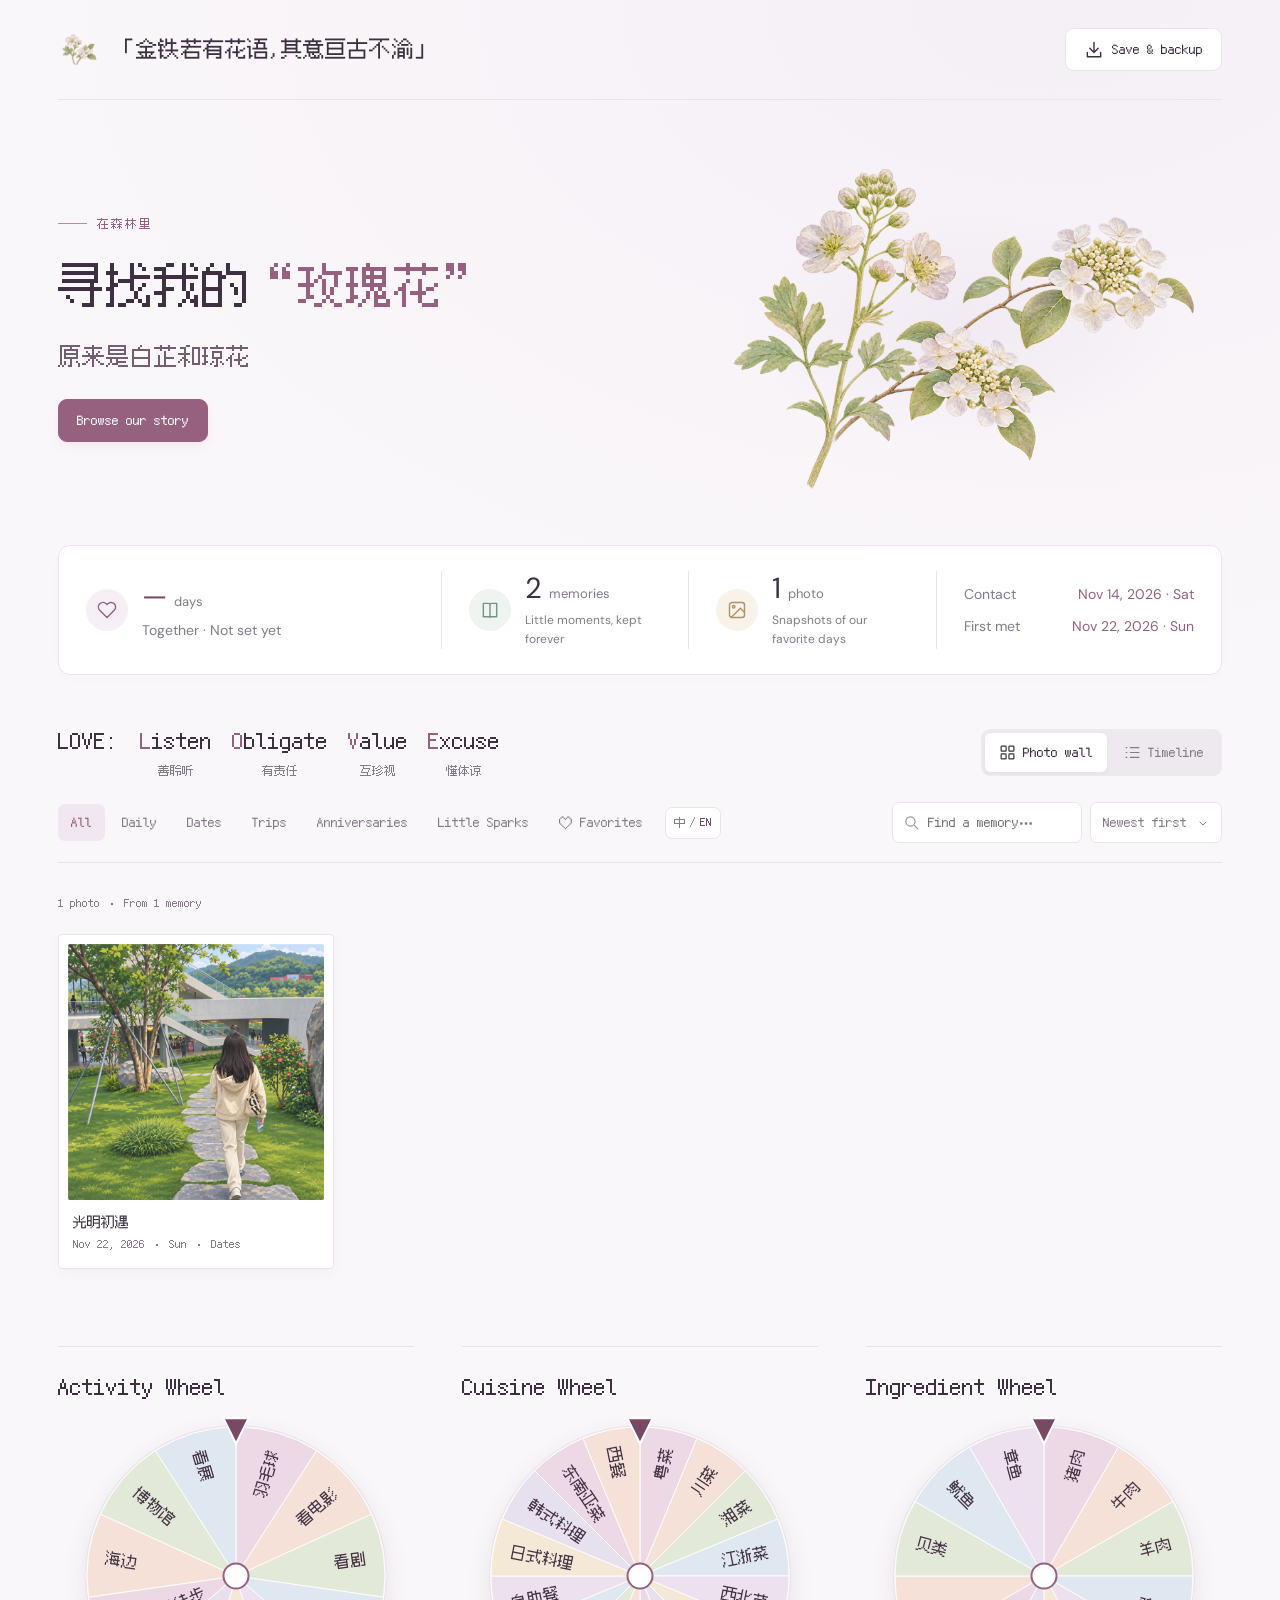
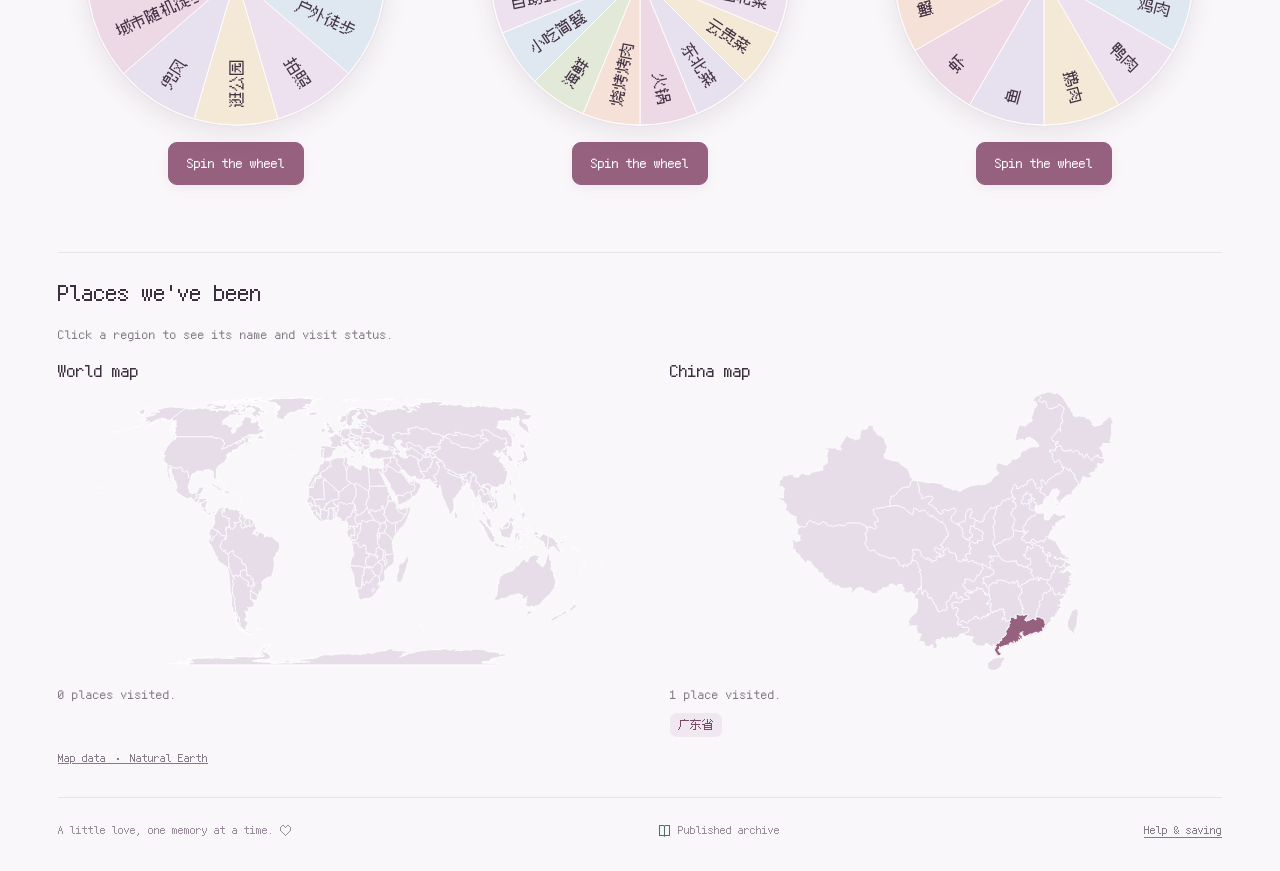
==== index.html @ 0dda9ce4 "Use meat and seafood categories on the ingredient wheel" ====
<!doctype html>
<html lang="en">
<head>
<meta charset="utf-8">
<meta name="viewport" content="width=device-width, initial-scale=1">
<meta name="description" content="An offline scrapbook for two. Keep your relationship timeline, photos, and everyday moments close to your heart.">
<meta name="color-scheme" content="light">
<title>寻找我的玫瑰花</title>
<link rel="icon" type="image/png" sizes="216x216" href="assets/art/botanical-logo.png">
<link rel="stylesheet" href="assets/styles/site.css?v=20261127-stats-dm-sans">
<link rel="stylesheet" href="assets/styles/wheels.css?v=20261127-meat-types">
</head>
<body>
<svg xmlns="http://www.w3.org/2000/svg" style="display:none" aria-hidden="true"><defs>
<symbol id="i-heart" viewBox="0 0 24 24"><path d="M20.7 4.6a5.5 5.5 0 0 0-7.8 0l-.9.9-.9-.9a5.5 5.5 0 0 0-7.8 7.8L12 21l8.7-8.6a5.5 5.5 0 0 0 0-7.8Z"/></symbol>
<symbol id="i-plus" viewBox="0 0 24 24"><path d="M12 5v14M5 12h14"/></symbol>
<symbol id="i-calendar" viewBox="0 0 24 24"><rect x="3" y="5" width="18" height="16" rx="3"/><path d="M16 3v4M8 3v4M3 11h18M8 15h2M14 15h2"/></symbol>
<symbol id="i-photo" viewBox="0 0 24 24"><rect x="3" y="3" width="18" height="18" rx="3"/><circle cx="8" cy="8" r="1.5"/><path d="m21 15-5-5L5 21"/></symbol>
<symbol id="i-book" viewBox="0 0 24 24"><path d="M4 4h6c2 0 2 1 2 2 0-1 0-2 2-2h6v16h-6c-2 0-2 1-2 1s0-1-2-1H4ZM12 6v15"/></symbol>
<symbol id="i-settings" viewBox="0 0 24 24"><path d="m16 3 5 5-12 12-6 1 1-6ZM13 6l5 5"/></symbol>
<symbol id="i-download" viewBox="0 0 24 24"><path d="M12 3v12m-5-5 5 5 5-5M4 15v5h16v-5"/></symbol>
<symbol id="i-upload" viewBox="0 0 24 24"><path d="M12 16V4m-5 5 5-5 5 5M4 16v5h16v-5"/></symbol>
<symbol id="i-search" viewBox="0 0 24 24"><circle cx="10.5" cy="10.5" r="6.5"/><path d="m16 16 5 5"/></symbol>
<symbol id="i-list" viewBox="0 0 24 24"><path d="M9 5h12M9 12h12M9 19h12M3 5h1M3 12h1M3 19h1"/></symbol>
<symbol id="i-grid" viewBox="0 0 24 24"><rect x="3" y="3" width="7" height="7" rx="1"/><rect x="14" y="3" width="7" height="7" rx="1"/><rect x="3" y="14" width="7" height="7" rx="1"/><rect x="14" y="14" width="7" height="7" rx="1"/></symbol>
<symbol id="i-close" viewBox="0 0 24 24"><path d="m6 6 12 12M6 18 18 6"/></symbol>
<symbol id="i-pin" viewBox="0 0 24 24"><path d="M20 10c0 6-8 12-8 12S4 16 4 10a8 8 0 1 1 16 0Z"/><circle cx="12" cy="10" r="2.5"/></symbol>
<symbol id="i-check" viewBox="0 0 24 24"><path d="m5 12 4 4L19 6"/></symbol>
<symbol id="i-trash" viewBox="0 0 24 24"><path d="M3 6h18M9 6V3h6v3M5 6l1 15h12l1-15M10 10v7M14 10v7"/></symbol>
<symbol id="i-left" viewBox="0 0 24 24"><path d="m15 5-7 7 7 7"/></symbol>
<symbol id="i-right" viewBox="0 0 24 24"><path d="m9 5 7 7-7 7"/></symbol>
<symbol id="i-file" viewBox="0 0 24 24"><path d="M14 2H5v20h14V7ZM14 2v6h5M8 13h8M8 17h5"/></symbol>
</defs></svg>
<div class="wrap">
<header class="topbar"><a class="brand" href="#" aria-labelledby="brand-title"><span class="brand-icon botanical-logo" aria-hidden="true"><img src="assets/art/botanical-logo.png" alt="" width="216" height="216"></span><span><span class="brand-title" id="brand-title" lang="zh-Hans">「金铁若有花语,<span class="brand-title-ending">其意亘古不渝」</span></span></span></a><div class="top-actions"><button class="btn" id="backup-button" aria-label="Save & backup"><svg class="icon"><use href="#i-download"/></svg><span class="label">Save & backup</span></button></div></header>
<div id="storage-notice" class="notice" hidden role="status"></div>
<main>
<section class="hero" aria-labelledby="hero-title"><div><div class="eyebrow" id="couple-eyebrow" lang="zh-Hans">在森林里</div><h1 id="hero-title" lang="zh-Hans">寻找我的<em>“玫瑰花”</em></h1><p class="hero-description hero-flower-names" id="hero-description" lang="zh-Hans">原来是白芷和琼花</p><div class="hero-actions"><button class="btn primary" id="browse-button">Browse our story</button></div></div>
<figure class="hero-illustration">
<div class="hero-art botanical-art" aria-hidden="true"><img src="assets/art/hero-botanical.png" alt="" width="1536" height="1024" decoding="async"></div>
</figure></section>
<section class="stats" aria-label="Our memories at a glance"><div class="stat relationship-stat"><span class="stat-icon"><svg class="icon"><use href="#i-heart"/></svg></span><div><div class="stat-value" id="days-value">—<small>days</small></div><div class="stat-label" id="days-label">Together · Not set yet</div></div></div><div class="stat"><span class="stat-icon green"><svg class="icon"><use href="#i-book"/></svg></span><div><div class="stat-value" id="memory-count">0<small>memories</small></div><div class="stat-label">Little moments, kept forever</div></div></div><div class="stat"><span class="stat-icon gold"><svg class="icon"><use href="#i-photo"/></svg></span><div><div class="stat-value" id="photo-count">0<small>photos</small></div><div class="stat-label">Snapshots of our favorite days</div></div></div><div class="stat milestone-stat"><div class="milestone-details"><div class="milestone-row"><span class="milestone-label" id="contact-label">Contact</span><span class="milestone-date" id="contact-value">Nov 14, 2026 · Sat</span></div><div class="milestone-row"><span class="milestone-label">First met</span><span class="milestone-date" id="first-met-value">Nov 22, 2026 · Sun</span></div><div class="anniversary-summary" id="anniversary-summary" hidden><div class="stat-value small-value" id="anniversary-value"></div><div class="stat-label" id="anniversary-label"></div></div></div></div></section>
<section id="stories" aria-labelledby="stories-title">
  <div class="story-heading">
    <div class="love-motto">
      <h2 id="stories-title">LOVE:</h2>
      <dl class="love-words">
        <div><dt>Listen</dt><dd lang="zh-Hans">善聆听</dd></div>
        <div><dt>Obligate</dt><dd lang="zh-Hans">有责任</dd></div>
        <div><dt>Value</dt><dd lang="zh-Hans">互珍视</dd></div>
        <div><dt>Excuse</dt><dd lang="zh-Hans">懂体谅</dd></div>
      </dl>
    </div>
    <div class="tabs" role="tablist" aria-label="View memories"><button class="tab active" id="wall-tab" role="tab" aria-selected="true" aria-controls="records"><svg class="icon"><use href="#i-grid"/></svg>Photo wall</button><button class="tab" id="timeline-tab" role="tab" aria-selected="false" aria-controls="records"><svg class="icon"><use href="#i-list"/></svg>Timeline</button></div>
  </div>
<div class="toolbar"><div class="filters" role="group" aria-label="Filter memories by category"><button class="chip active" data-filter="全部" aria-pressed="true">All</button><button class="chip" data-filter="日常" aria-pressed="false">Daily</button><button class="chip" data-filter="约会" aria-pressed="false">Dates</button><button class="chip" data-filter="旅行" aria-pressed="false">Trips</button><button class="chip" data-filter="纪念日" aria-pressed="false">Anniversaries</button><button class="chip" data-filter="心动" aria-pressed="false">Little Sparks</button><button class="chip" data-filter="收藏" aria-pressed="false">♡ Favorites</button><button class="category-language" id="category-language-toggle" type="button" aria-pressed="false" aria-label="Show categories in Chinese"><span class="category-language-zh" lang="zh-Hans" aria-hidden="true">中</span><span class="category-language-divider" aria-hidden="true"> / </span><span class="category-language-en" lang="en" aria-hidden="true">EN</span></button></div><div class="tools"><label class="search-box"><svg class="icon"><use href="#i-search"/></svg><input type="search" id="search" placeholder="Find a memory…" aria-label="Search titles, stories, and places"></label><select id="sort-order" aria-label="Sort by date"><option value="desc">Newest first</option><option value="asc">Oldest first</option></select></div></div>
<div id="records" class="content" role="tabpanel" aria-labelledby="wall-tab"><div class="empty"><svg class="icon"><use href="#i-photo"/></svg><h3>No memories yet.</h3></div></div></section>
<div class="album-wheels">
<section class="weekend-wheel album-module" id="weekend-wheel" data-wheel="activities" aria-labelledby="weekend-title">
  <h2 id="weekend-title">Activity Wheel</h2>
  <div class="weekend-panel">
    <div class="weekend-play">
      <div class="weekend-dial">
        <div class="weekend-disc-frame">
          <canvas id="weekend-disc" width="300" height="300" role="img" aria-label="Activity wheel"></canvas>
        </div>
        <span class="weekend-pointer"></span>
        <span class="weekend-hub"></span>
      </div>
      <button class="btn primary" id="weekend-spin" type="button" aria-label="Spin activity wheel">Spin the wheel</button>
      <p id="weekend-result" role="status" aria-atomic="true"></p>
    </div>
  </div>
</section>
<section class="weekend-wheel album-module" id="cuisine-wheel" data-wheel="cuisines" aria-labelledby="cuisine-title">
  <h2 id="cuisine-title">Cuisine Wheel</h2>
  <div class="weekend-panel">
    <div class="weekend-play">
      <div class="weekend-dial">
        <div class="weekend-disc-frame">
          <canvas id="cuisine-disc" width="300" height="300" role="img" aria-label="Cuisine wheel"></canvas>
        </div>
        <span class="weekend-pointer"></span>
        <span class="weekend-hub"></span>
      </div>
      <button class="btn primary" id="cuisine-spin" type="button" aria-label="Spin cuisine wheel">Spin the wheel</button>
      <p id="cuisine-result" role="status" aria-atomic="true"></p>
    </div>
  </div>
</section>
<section class="weekend-wheel album-module" id="ingredient-wheel" data-wheel="ingredients" aria-labelledby="ingredient-title">
  <h2 id="ingredient-title">Ingredient Wheel</h2>
  <div class="weekend-panel">
    <div class="weekend-play">
      <div class="weekend-dial">
        <div class="weekend-disc-frame">
          <canvas id="ingredient-disc" width="300" height="300" role="img" aria-label="Ingredient wheel"></canvas>
        </div>
        <span class="weekend-pointer"></span>
        <span class="weekend-hub"></span>
      </div>
      <button class="btn primary" id="ingredient-spin" type="button" aria-label="Spin ingredient wheel">Spin the wheel</button>
      <p id="ingredient-result" role="status" aria-atomic="true"></p>
    </div>
  </div>
</section>
</div>
<section class="album-module" id="travel-maps" aria-labelledby="travel-title">
  <h2 id="travel-title">Places we've been</h2>
  <p class="travel-instructions">Click a region to see its name and visit status.</p>
  <div class="travel-map-layout">
    <section class="travel-map-panel" data-map="world" aria-labelledby="travel-world-title">
      <h3 id="travel-world-title">World map</h3>
      <svg class="travel-map" aria-hidden="true"></svg>
      <p class="travel-summary" role="status" aria-atomic="true"></p>
      <ul class="travel-visited" aria-label="Visited countries and regions"></ul>
    </section>
    <section class="travel-map-panel" data-map="china" aria-labelledby="travel-china-title">
      <h3 id="travel-china-title">China map</h3>
      <svg class="travel-map" aria-hidden="true"></svg>
      <p class="travel-summary" role="status" aria-atomic="true"></p>
      <ul class="travel-visited" aria-label="Visited provinces and regions"></ul>
    </section>
  </div>
  <p class="travel-source"><a href="https://www.naturalearthdata.com/">Map data · Natural Earth</a></p>
</section>
</main><footer class="footer"><span>A little love, one memory at a time. <span aria-hidden="true">♡</span></span><span class="save-status" id="save-status"><svg class="icon"><use href="#i-check"/></svg><span>Published archive</span></span><span class="footer-right"><button id="help-button">Help & saving</button></span></footer></div>
<dialog id="backup-dialog" aria-labelledby="backup-title">
  <div class="modal-head">
    <h2 id="backup-title">Save &amp; backup</h2>
    <button class="icon-btn" data-close="backup-dialog" aria-label="Close backup options"><svg class="icon"><use href="#i-close"/></svg></button>
  </div>
  <div class="modal-body">
    <p class="dialog-intro" id="backup-summary"></p>
    <div class="backup-options">
      <button class="backup-option" id="export-html"><svg class="icon"><use href="#i-file"/></svg><span><strong>Save standalone page</strong><small>Open a copy of the published album offline.</small></span></button>
      <button class="backup-option" id="export-json"><svg class="icon"><use href="#i-download"/></svg><span><strong>Export published album</strong><small>Download its dates, memories, and photos as JSON.</small></span></button>
      <button class="backup-option" id="export-browser-records"><svg class="icon"><use href="#i-download"/></svg><span><strong>Export browser records</strong><small>Recover any memories, messages, or selections saved earlier at this address.</small></span></button>
    </div>
    <p id="export-message" class="export-message" role="status" hidden></p>
  </div>
</dialog>
<dialog id="help-dialog" aria-labelledby="help-title">
  <div class="modal-head">
    <h2 id="help-title">About this album</h2>
    <button class="icon-btn" data-close="help-dialog" aria-label="Close help"><svg class="icon"><use href="#i-close"/></svg></button>
  </div>
  <div class="modal-body help-text">
    <p>This album shows the stories, dates, activities, and visited places published in the GitHub repository. Open a photo to view or download the saved original.</p>
    <p>Use Save &amp; backup to download the published album or recover earlier records saved in this browser.</p>
  </div>
</dialog>
<dialog id="lightbox" class="lightbox" aria-labelledby="lightbox-title"><div class="modal-head"><h2 id="lightbox-title">Photo</h2><button class="icon-btn" data-close="lightbox" aria-label="Close photo viewer"><svg class="icon"><use href="#i-close"/></svg></button></div><div class="lightbox-main"><img id="lightbox-image" alt=""></div><button class="lightbox-nav prev" id="previous-photo" aria-label="Previous photo"><svg class="icon"><use href="#i-left"/></svg></button><button class="lightbox-nav next" id="next-photo" aria-label="Next photo"><svg class="icon"><use href="#i-right"/></svg></button><div class="lightbox-caption"><span id="lightbox-count"></span><button class="btn" id="download-photo"><svg class="icon"><use href="#i-download"/></svg>Save photo</button></div></dialog>
<div id="toast" class="toast" role="status" aria-live="polite" hidden></div>
<script id="embedded-state" type="application/json">null</script>
<template id="first-meeting-cover"><img src="assets/art/first-meeting-cover.png" alt="" width="720" height="720"></template>
<template id="embedded-font-license"><pre></pre></template>
<script src="assets/scripts/core.js?v=20261127-cover" defer></script>
<script src="assets/scripts/hosted.js?v=20261127-meat-types" defer></script>
<script src="assets/scripts/daylight-theme.js" defer></script>
<script src="data/site-content.js?v=20261127-meat-types" defer></script>
<script src="assets/scripts/browser-backup.js" defer></script>
<script src="assets/scripts/weekend-wheel.js?v=20261127-meat-types" defer></script>
<script src="assets/maps/travel-map-data.js" defer></script>
<script src="assets/scripts/travel-maps.js" defer></script>
</body></html>
---- assets/styles/site.css ----
:root{--bg:#fcfafc;--paper:#fff;--ink:#3d3141;--muted:#857b88;--line:#eae3eb;--accent:#95617f;--accent-dark:#774964;--soft:#f4ecf2;--lavender:#eee9f5;--green:#4b7469;--serif:"Gomoku Pixel","Kaiti SC",KaiTi,"Songti SC",SimSun,serif;--sans:"Gomoku Pixel","Segoe UI","Microsoft YaHei",sans-serif}
*{box-sizing:border-box}html{scroll-behavior:smooth}body{margin:0;background:var(--bg);font-family:var(--sans);font-synthesis:none;font-size:16px;line-height:1.65;color:var(--ink)}button,input,textarea,select{font:inherit}button{cursor:pointer}button:disabled{opacity:.5;cursor:wait}button,a,input,textarea,select{outline-offset:4px}button:focus-visible,a:focus-visible{outline:3px solid #ac83be}input,textarea,select{outline-color:#a37caa}a{color:inherit}button{color:inherit}svg{vertical-align:middle}.icon{width:20px;height:20px;flex:none;fill:none;stroke:currentColor;stroke-width:1.7;stroke-linecap:round;stroke-linejoin:round}.hidden,[hidden]{display:none!important}.wrap{max-width:1260px;margin:auto;padding:0 48px}.topbar{height:100px;display:flex;align-items:center;justify-content:space-between;gap:25px;border-bottom:1px solid var(--line)}.brand{display:flex;align-items:center;gap:13px;text-decoration:none}.brand-icon{height:43px;width:43px;display:grid;place-items:center;border:1px solid #dfc9d8;border-radius:14px 14px 17px 14px;color:var(--accent);transform:rotate(-5deg);background:#fff}.brand-icon .icon{width:27px;height:27px}.brand-title{font-family:var(--serif);font-weight:700;font-size:23px;letter-spacing:2px}.brand-sub{display:block;color:var(--muted);font-size:10px;letter-spacing:2.3px;line-height:1.3;margin-top:2px}.top-actions,.action-row,.tabs,.tools,.filters,.view-row{display:flex;align-items:center;gap:12px}.btn{border:1px solid var(--line);background:#fff;min-height:43px;padding:9px 18px;border-radius:9px;display:inline-flex;justify-content:center;align-items:center;gap:8px;font-size:14px;text-decoration:none;transition:background .15s,transform .15s,box-shadow .15s;white-space:nowrap}.btn:hover{background:#f6f0f6;border-color:#d3c3d2}.btn.primary{background:var(--accent);color:#fff;border-color:var(--accent);box-shadow:0 4px 12px #95617f17}.btn.primary:hover{background:var(--accent-dark);border-color:var(--accent-dark);transform:translateY(-1px)}.btn.ghost{border-color:transparent;background:transparent}.btn.ghost:hover{background:var(--soft)}.btn.danger{color:#ad3f55;border-color:#edced5}.icon-btn{border:0;display:inline-grid;place-items:center;width:36px;height:36px;background:transparent;border-radius:8px;color:var(--muted)}.icon-btn:hover{background:var(--soft);color:var(--accent)}.icon-btn.active{color:var(--accent)}.icon-btn.active .icon{fill:#95617f24}.hero{padding:63px 0 52px;display:grid;grid-template-columns:1.15fr 1fr;gap:44px;align-items:center;position:relative}.eyebrow{font-size:12px;letter-spacing:3px;color:var(--accent);display:flex;align-items:center;gap:10px}.eyebrow:before{content:"";display:block;height:1px;width:29px;background:#b78aa9}.hero h1{font-family:var(--serif);font-weight:500;letter-spacing:2px;line-height:1.48;font-size:48px;margin:20px 0 18px}.hero h1 em{font-style:normal;color:var(--accent)}.hero-description{max-width:460px;color:var(--muted);line-height:1.95;font-size:15px;white-space:pre-line}.hero-actions{display:flex;gap:12px;margin-top:26px}.hero-art{height:330px;position:relative;display:flex;align-items:center;justify-content:center}.stats{border:1px solid var(--line);border-radius:12px;background:#fff;display:grid;grid-template-columns:1.55fr 1fr 1fr 1.15fr;padding:25px 0;margin-bottom:51px;box-shadow:0 4px 18px #59456503}.stat{padding:0 27px;border-right:1px solid var(--line);display:flex;gap:14px;align-items:center}.stat:last-child{border:0}.stat-icon{width:42px;height:42px;border-radius:50%;display:grid;place-items:center;color:var(--accent);background:#f6eff5;flex:none}.stat-icon.green{background:#eff4f0;color:#709783}.stat-icon.gold{background:#f9f2e8;color:#b09366}.stat-value{font-size:29px;line-height:1.2;font-family:var(--serif)}.stat-value small{font-family:var(--sans);font-size:13px;margin-left:7px;color:var(--muted)}.stat-label{font-size:12px;color:var(--muted);margin-top:5px}.stat-label button{padding:0;border:0;border-bottom:1px dashed #c1a5b9;color:var(--accent);background:transparent;font-size:12px}.stat .small-value{font-family:var(--sans);font-size:14px;line-height:1.6}.story-heading{display:flex;align-items:flex-end;justify-content:space-between;gap:20px;margin-bottom:23px}.story-heading h2{font-size:27px;font-weight:500;letter-spacing:1px;font-family:var(--serif);margin:0 0 6px}.tabs{background:#eee8ef;padding:4px;border-radius:9px;gap:3px;align-self:center}.tab{background:transparent;border:0;border-radius:6px;padding:8px 14px;font-size:14px;display:flex;gap:7px;align-items:center;color:var(--muted);white-space:nowrap}.tab.active{background:#fff;color:var(--ink);box-shadow:0 2px 5px #40314c0b}.tab .icon{width:17px;height:17px}.toolbar{display:flex;align-items:center;justify-content:space-between;gap:14px;border-bottom:1px solid var(--line);padding-bottom:19px;flex-wrap:wrap}.filters{gap:4px;flex-wrap:wrap}.chip{border:0;background:transparent;padding:7px 13px;border-radius:7px;color:var(--muted);font-size:14px}.chip.active{background:var(--soft);color:var(--accent);font-weight:600}.chip:hover{background:var(--soft)}.tools{gap:8px}.search-box{position:relative;display:flex;align-items:center}.search-box .icon{position:absolute;left:11px;width:17px;height:17px;color:#9c8f9f}.search-box input{padding:8px 12px 8px 35px;width:190px;background:#fff;border:1px solid var(--line);border-radius:7px;font-size:14px;min-height:38px;color:var(--ink)}select{appearance:none;background:#fff url("data:image/svg+xml,%3Csvg xmlns='http://www.w3.org/2000/svg' width='16' height='16' viewBox='0 0 24 24' fill='none' stroke='%23857b88' stroke-width='1.5'%3E%3Cpath d='m7 10 5 5 5-5'/%3E%3C/svg%3E") no-repeat right 10px center;border:1px solid var(--line);padding:8px 34px 8px 12px;border-radius:7px;color:var(--muted);font-size:14px}.content{min-height:290px;padding:31px 0 45px}.empty{position:relative;border:1px dashed #dfd2e0;border-radius:12px;text-align:center;padding:43px 20px;background:linear-gradient(130deg,#fff,#faf5fc);overflow:hidden}.empty:before,.empty:after{content:"";position:absolute;opacity:.38;width:160px;height:160px;border-radius:50%;background:#efe4f1;left:-95px;top:-70px}.empty:after{left:auto;top:auto;bottom:-100px;right:40px;width:230px;height:230px;background:#f2e4e9}.empty .icon{height:35px;width:35px;stroke-width:1.2;color:#aa87a5;margin-bottom:10px}.empty h3{font-family:var(--serif);font-size:21px;letter-spacing:1px;font-weight:500;margin:0 0 9px}.empty p{color:var(--muted);font-size:14px;margin:0 0 20px}.empty .btn{position:relative;z-index:1}.footer{display:flex;align-items:center;justify-content:space-between;padding:23px 0 30px;border-top:1px solid var(--line);font-size:12px;color:#998b9b;gap:15px}.save-status{display:flex;align-items:center;gap:6px}.save-status .icon{width:15px;height:15px;color:var(--green)}.footer button{font-size:12px;color:var(--muted);border:0;background:transparent;padding:0;text-decoration:underline;text-underline-offset:3px}.notice{background:#fff1dd;border:1px solid #e8cd9e;border-radius:9px;padding:12px 18px;font-size:14px;margin-top:20px;color:#785321}.year-heading{font-family:var(--serif);font-size:26px;font-weight:400;margin:2px 0 22px;letter-spacing:2px;color:#a18aa3}.timeline{position:relative;padding-left:37px;margin-left:14px;margin-bottom:30px}.timeline:before{content:"";position:absolute;left:0;top:8px;bottom:0;width:1px;background:#e3d8e4}.memory{background:#fff;border:1px solid var(--line);border-radius:12px;margin-bottom:22px;padding:23px 26px;position:relative;box-shadow:0 4px 16px #51405704}.memory:before{content:"";position:absolute;left:-43px;top:31px;border:4px solid var(--bg);width:12px;height:12px;border-radius:50%;background:#c29db7;box-sizing:content-box}.memory-top{display:flex;justify-content:space-between;gap:15px;align-items:center}.memory-meta{display:flex;align-items:center;flex-wrap:wrap;gap:10px;font-size:13px;color:var(--muted)}.tag{font-size:12px;color:var(--accent);padding:2px 9px;background:var(--soft);border-radius:4px}.memory h3{font-family:var(--serif);font-size:23px;font-weight:500;margin:8px 0 8px;word-break:break-word}.memory-text{color:#7b707e;font-size:15px;white-space:pre-wrap;overflow-wrap:anywhere;margin:0;line-height:1.9}.memory-location{display:flex;align-items:center;gap:5px;font-size:12px;color:#9c8c9c;margin-top:13px}.memory-location .icon{width:14px;height:14px}.memory-pictures{display:grid;grid-template-columns:repeat(3,minmax(0,1fr));gap:9px;margin-top:17px;max-width:760px}.photo-button{padding:0;display:block;position:relative;border:0;overflow:hidden;background:var(--lavender);border-radius:7px;aspect-ratio:1.4}.photo-button img{width:100%;height:100%;display:block;object-fit:cover;transition:transform .25s}.photo-button:hover img{transform:scale(1.035)}.memory-pictures.single{grid-template-columns:minmax(0,480px)}.photo-more{position:absolute;inset:0;background:#30263773;color:#fff;display:grid;place-items:center;font-size:28px}.photo-wall{display:grid;grid-template-columns:repeat(4,minmax(0,1fr));gap:20px}.wall-card{padding:9px 9px 14px;background:#fff;border:1px solid var(--line);border-radius:4px;box-shadow:0 5px 13px #4b36540a}.wall-card .photo-button{aspect-ratio:1;border-radius:2px;width:100%}.wall-caption{font-size:14px;margin:10px 5px 2px;overflow:hidden;text-overflow:ellipsis;white-space:nowrap}.wall-date{font-size:12px;color:var(--muted);margin:0 5px}.result-count{font-size:12px;color:var(--muted);margin:0 0 20px}.no-photo-note{padding:10px 15px;border-radius:7px;background:var(--soft);font-size:14px;margin-bottom:20px;color:var(--muted)}
dialog{padding:0;border:1px solid var(--line);border-radius:17px;box-shadow:0 28px 100px #2e1c3b35;color:var(--ink);max-height:90vh;width:min(620px,calc(100vw - 32px));background:#fff}dialog::backdrop{background:#33253e65;backdrop-filter:blur(4px)}.modal-head{padding:24px 29px 16px;display:flex;align-items:center;justify-content:space-between;gap:20px;border-bottom:1px solid var(--line)}.modal-head h2{font-family:var(--serif);font-weight:500;font-size:25px;margin:0}.modal-body{padding:23px 29px;overflow-y:auto;max-height:calc(90vh - 160px)}.modal-foot{border-top:1px solid var(--line);padding:17px 29px;display:flex;justify-content:flex-end;gap:10px;background:#fdfbfd;border-radius:0 0 17px 17px}.field{display:flex;flex-direction:column;gap:7px;margin-bottom:19px;min-width:0}.field label,.field-label{font-size:14px;font-weight:500}.field input,.field textarea,.field select{width:100%;border:1px solid #e1d8e3;border-radius:8px;padding:10px 12px;font-size:15px;background-color:#fff;color:var(--ink);min-width:0}.field select{padding-right:34px}.field textarea{resize:vertical;min-height:108px;line-height:1.8}.field small,.hint{font-size:12px;color:var(--muted);line-height:1.8;margin:0}.field-row{display:grid;grid-template-columns:1fr 1fr;gap:17px}.optional{font-weight:400;color:var(--muted);font-size:12px;margin-left:6px}.dropzone{border:1px dashed #d9c5da;border-radius:9px;display:flex;align-items:center;justify-content:center;flex-direction:column;gap:5px;padding:22px 10px;background:#fcf8fd;cursor:pointer;color:var(--accent);font-size:14px}.dropzone:hover,.dropzone.dragover{background:#f0e6f2}.dropzone .icon{width:25px;height:25px;margin-bottom:3px}.dropzone small{font-size:12px;color:var(--muted)}.upload-thumbs{display:grid;grid-template-columns:repeat(4,1fr);gap:10px;margin-top:12px}.upload-thumb{aspect-ratio:1;position:relative;border-radius:7px;background:#eee;overflow:hidden}.upload-thumb img{width:100%;height:100%;object-fit:cover}.upload-thumb button{position:absolute;right:4px;top:4px;border:0;background:#fffefeee;color:var(--ink);border-radius:50%;width:25px;height:25px;display:grid;place-items:center}.upload-thumb .icon{width:15px;height:15px}.upload-thumb span{position:absolute;bottom:0;left:0;right:0;background:#33283e77;text-align:center;color:#fff;font-size:11px;padding:2px}.form-message{font-size:13px;color:#a64f6a;min-height:21px;margin-top:7px}.dialog-intro{font-size:14px;color:var(--muted);margin:0 0 21px;line-height:1.9}.backup-options{display:flex;flex-direction:column;gap:13px}.backup-option{display:flex;align-items:center;gap:15px;border:1px solid var(--line);border-radius:10px;background:#fff;text-align:left;padding:17px}.backup-option:hover{border-color:#c8adc6;background:#fdf9fd}.backup-option>.icon{width:26px;height:26px;color:var(--accent)}.backup-option strong{font-size:15px;font-weight:500;display:block}.backup-option small{font-size:12px;color:var(--muted);display:block;margin-top:3px}.backup-tip{margin-top:19px;padding:13px 16px;border-radius:8px;background:var(--soft);font-size:12px;color:#866c82;line-height:1.9}.choice{border:1px solid var(--line);padding:14px;border-radius:8px;display:flex;align-items:flex-start;gap:10px;margin:12px 0;cursor:pointer;font-size:14px}.choice:has(input:checked){background:#f8f0f8;border-color:#bc9fbd}.choice input{margin-top:5px;accent-color:var(--accent)}.choice small{display:block;font-size:12px;color:var(--muted);margin-top:3px}.lightbox{width:min(1100px,96vw);height:90vh;background:#241d29;border:0;color:#fff;overflow:hidden}.lightbox .modal-head{border:0;padding:14px 20px;background:#241d29;position:absolute;top:0;left:0;right:0;z-index:2}.lightbox .modal-head h2{font-family:var(--sans);font-size:14px;color:#d8ccd8;white-space:nowrap;overflow:hidden;text-overflow:ellipsis}.lightbox .icon-btn{color:#fff}.lightbox .icon-btn:hover{background:#ffffff20}.lightbox-main{height:100%;display:flex;align-items:center;justify-content:center;padding:65px 60px 78px}.lightbox-main img{object-fit:contain;max-width:100%;max-height:100%;border-radius:3px}.lightbox-nav{position:absolute;top:45%;border:0;border-radius:50%;background:#ffffff15;color:#fff;width:40px;height:50px;display:grid;place-items:center}.lightbox-nav:hover{background:#ffffff30}.lightbox-nav.prev{left:10px}.lightbox-nav.next{right:10px}.lightbox-caption{position:absolute;left:60px;right:60px;bottom:20px;display:flex;align-items:center;justify-content:space-between;gap:15px;font-size:13px;color:#bdaeBE}.lightbox-caption span:first-child{white-space:nowrap;overflow:hidden;text-overflow:ellipsis}.lightbox-caption .btn{color:#eee;background:#ffffff10;border-color:#ffffff20;min-height:32px;padding:5px 12px;font-size:12px}.toast{position:fixed;bottom:28px;left:50%;transform:translateX(-50%);z-index:20;border-radius:10px;box-shadow:0 5px 25px #2e203630;background:#4c3b51;color:#fff;font-size:14px;padding:13px 21px;max-width:calc(100vw - 28px);text-align:center}.toast.error{background:#9d4d65}.saved-message{padding:12px 14px;border:1px solid #d3e1d8;background:#f1f8f3;border-radius:8px;color:#4b7469;font-size:13px;margin:15px 0 0}.help-text{font-size:14px;color:#817084;line-height:1.95}.help-text h3{font-size:15px;color:var(--ink);font-weight:600;margin:20px 0 7px}.help-text p{margin:0 0 9px}.check-label{display:flex;align-items:center;gap:7px;font-size:14px;color:var(--muted)}.check-label input{accent-color:var(--accent)}
@media(min-width:1400px){.hero{padding-top:75px;padding-bottom:65px}.hero h1{font-size:53px}.hero-art{transform:scale(1.05)}.content{min-height:320px}}
@media(max-width:1080px){.wrap{padding:0 30px}.hero{gap:10px}.hero h1{font-size:41px}.hero-art{transform:scale(.89);transform-origin:center}.stat{padding:0 18px;gap:10px}.stat-value{font-size:26px}.toolbar{align-items:flex-start}.tools{margin-left:auto}.photo-wall{grid-template-columns:repeat(3,minmax(0,1fr))}}
@media(max-width:760px){.wrap{padding:0 22px}.topbar{height:82px;gap:8px}.brand-title{font-size:20px}.brand-sub{font-size:8px;letter-spacing:1.5px}.brand-icon{width:35px;height:35px}.top-actions{gap:2px}.top-actions>.btn{padding:8px 10px}.top-actions .label{display:none}.hero{padding:40px 0 29px;display:block}.hero h1{font-size:39px;margin-top:19px;letter-spacing:0}.hero-description{max-width:460px}.hero-art{display:none}.eyebrow{font-size:11px;letter-spacing:2px}.stats{grid-template-columns:1fr 1fr;padding:0;margin-bottom:34px}.stat{padding:19px;border-bottom:1px solid var(--line);border-right:1px solid var(--line);min-height:100px}.stat:nth-child(2){border-right:0}.stat:nth-child(3){border-bottom:0}.stat:last-child{border-bottom:0}.stat-value{font-size:25px}.stat-icon{width:35px;height:35px}.story-heading{align-items:flex-start;gap:10px}.story-heading h2{font-size:23px}.tab{padding:7px 9px;font-size:12px}.tab .icon{display:none}.toolbar{gap:14px;padding-bottom:15px}.filters{gap:1px}.chip{font-size:13px;padding:6px 10px}.tools{margin-left:0;width:100%}.search-box{flex:1}.search-box input{width:100%}.tools select{font-size:13px}.content{padding-top:24px;min-height:260px}.empty{padding:35px 15px}.empty h3{font-size:20px}.empty p{font-size:13px}.footer{font-size:11px;align-items:flex-start;flex-wrap:wrap;gap:9px}.footer-right{display:flex;gap:10px}.timeline{margin-left:4px;padding-left:23px}.memory{padding:16px}.memory:before{left:-29px;width:8px;height:8px;top:27px}.memory h3{font-size:21px}.memory-pictures{gap:6px}.memory-meta{gap:7px;font-size:12px}.memory-top>.action-row{gap:0}.memory-top .icon-btn{width:30px;height:30px}.memory-top .icon{width:17px;height:17px}.photo-wall{grid-template-columns:repeat(2,minmax(0,1fr));gap:12px}.wall-card{padding:6px 6px 10px}.modal-head{padding:18px 20px 13px}.modal-head h2{font-size:23px}.modal-body{padding:20px}.modal-foot{padding:15px 20px}.field-row{gap:12px}.upload-thumbs{grid-template-columns:repeat(3,1fr)}.lightbox-main{padding:60px 40px 85px}.lightbox-caption{left:20px;right:20px;font-size:12px}.lightbox-nav{width:30px}.lightbox-nav.prev{left:3px}.lightbox-nav.next{right:3px}}
@media(prefers-reduced-motion:reduce){*{scroll-behavior:auto!important;transition:none!important;animation:none!important}}

/* English wordmark */
.brand{min-width:0}.brand>span:last-child{min-width:0}.brand-title{font-family:var(--serif);font-size:22px;letter-spacing:.2px;line-height:1.2}.top-actions{flex-shrink:0}
@media(max-width:760px){.brand-title{font-size:16px;max-width:175px}.brand{gap:9px}.brand-icon{flex-shrink:0}.brand-sub{font-size:8px;letter-spacing:.6px}.top-actions>.btn{padding:8px}}

/* English copy and responsive spacing */
.hero h1{letter-spacing:-.8px;line-height:1.2}.eyebrow{letter-spacing:2px}.stat{min-width:0}.stat>div{min-width:0}.stat-value{overflow-wrap:anywhere}.stat-value small{display:inline-block}.stat-label{line-height:1.6}.stat-label button{text-align:left}.stat .small-value{font-size:14px}.story-heading h2,.empty h3{letter-spacing:-.3px}.hero-actions{flex-wrap:wrap}.footer{flex-wrap:wrap}.footer .save-status{min-width:0}.save-status .icon{flex-shrink:0}.modal-head .icon-btn{flex-shrink:0}.modal-head h2{line-height:1.3}.backup-option span{min-width:0}.backup-option small{line-height:1.7}.modal-foot{flex-wrap:wrap}.field-label .optional{display:inline-block}.dropzone{text-align:center}.toolbar .filters{flex:1 1 640px}.tools{margin-left:auto}
@media(max-width:1080px){.stats{grid-template-columns:1.35fr 1fr 1fr 1.2fr}.stat{padding-left:16px;padding-right:16px;gap:9px}.stat-icon{width:35px;height:35px}.stat-value small{font-size:12px}}
@media(max-width:760px){.hero h1{font-size:40px}.hero-description{line-height:1.8}.stats{grid-template-columns:1fr 1fr}.stat{padding:17px 14px}.stat-value{font-size:26px}.stat-value small{display:block;margin:4px 0 0;font-size:12px}.story-heading h2{font-size:26px}.tabs{margin-top:8px}.toolbar .filters{flex-basis:100%}.tools{min-width:0;flex-wrap:wrap}.search-box{min-width:160px}.modal-head h2{font-size:23px}.modal-foot .btn{white-space:normal;text-align:center}}
@media(max-width:380px){.stat{padding:15px 10px;gap:7px}.stat-icon{width:29px;height:29px}.stat-icon .icon{width:17px;height:17px}.stat-label{font-size:11px}.field-row{grid-template-columns:1fr}.hero-actions .btn{font-size:13px;padding:9px 12px}}

/* Match timeline thumbnails to the photo wall's image area at each breakpoint. */
.wrap{container-type:inline-size;--memory-photo-size:calc((100cqw - 60px) / 4 - 20px)}
.memory-pictures,.memory-pictures.single{grid-template-columns:repeat(auto-fill,minmax(0,var(--memory-photo-size)));max-width:none}
.memory-pictures .photo-button{aspect-ratio:1;width:100%}
@media(max-width:1080px){.wrap{--memory-photo-size:calc((100cqw - 40px) / 3 - 20px)}}
@media(max-width:760px){.wrap{--memory-photo-size:calc((100cqw - 12px) / 2 - 14px)}}

/* Contact, first meeting, and becoming a couple are separate milestones. */
.milestone-details{width:100%;min-width:0}.milestone-row{display:flex;align-items:baseline;justify-content:space-between;gap:4px 12px;flex-wrap:wrap;font-size:14px;line-height:1.6}.milestone-row+.milestone-row{margin-top:9px}.milestone-label{color:var(--muted)}.milestone-date{color:var(--accent);font-size:14px;overflow-wrap:anywhere}.anniversary-summary{margin-top:14px;padding-top:12px;border-top:1px solid var(--line)}
@media(max-width:760px){.milestone-row{justify-content:flex-start;gap:1px 7px}.milestone-label{flex-basis:100%}.milestone-row+.milestone-row{margin-top:10px}}

/* Keep the relationship counter prominent and weekday dates readable. */
.relationship-stat .stat-value{color:var(--accent-dark)}.relationship-stat #days-label,.relationship-stat #days-label button{font-size:14px;line-height:1.6}.milestone-date{overflow-wrap:normal}.wall-date{white-space:normal;line-height:1.6}

/* Transparent watercolor over the album background. */
.botanical-art{display:grid;place-items:center;isolation:isolate;transform:none}
.botanical-art::before{content:"";position:absolute;inset:15% 8%;border-radius:50%;background:radial-gradient(ellipse,#eee6f23d 0%,#fcfafc00 72%);z-index:-1;pointer-events:none}
.botanical-art img{display:block;width:100%;height:100%;max-height:330px;object-fit:contain}
@media(max-width:1080px){.botanical-art{height:clamp(260px,32vw,330px);transform:none}}
@media(max-width:760px){.botanical-art{display:grid;height:clamp(160px,48vw,248px);max-width:480px;margin:18px auto 0}.botanical-art img{max-height:248px}}

.hero-illustration { margin: 0; min-width: 0; }
.hero-description.hero-flower-names { color: #745f71;
  font: 400 1.0625rem/1.95 var(--serif);
  letter-spacing: .1em; }
@media (max-width: 760px) {
  .hero-illustration { max-width: 480px; margin-inline: auto; }
}

.category-language{display:inline-flex;align-items:center;gap:4px;flex:none;margin-inline-start:5px;padding:3px 8px;min-height:32px;border:1px solid var(--line);border-radius:7px;background:var(--paper);color:var(--muted);font-size:12px;line-height:1.4;white-space:nowrap}
.category-language:hover{background:var(--soft);border-color:#d7c5d4}
.category-language-divider{color:#9e92a0}
.category-language[aria-pressed="false"] .category-language-en,.category-language[aria-pressed="true"] .category-language-zh{color:var(--accent-dark);font-weight:600}

.brand-icon.botanical-logo { background: transparent; border: 0; transform: none; }
.brand-icon.botanical-logo img { display: block; width: 100%; height: 100%; object-fit: contain; transform: scale(1.2); }
@property --daylight-paper {
  syntax: "<color>";
  inherits: true;
  initial-value: #fcfafc;
}

@property --daylight-tint {
  syntax: "<color>";
  inherits: true;
  initial-value: #e9ddef;
}

:root {
  --bg: var(--daylight-paper, #fcfafc);
}

@supports (color: color-mix(in srgb, white, black)) {
  :root {
    --soft: color-mix(in srgb, #f4ecf2 75%, var(--daylight-tint, #e9ddef));
    --lavender: color-mix(in srgb, #eee9f5 78%, var(--daylight-tint, #e9ddef));
  }
}

:root.daylight-ready {
  transition: --daylight-paper 18s linear, --daylight-tint 18s linear;
}

body {
  background-color: var(--bg);
  background-image: radial-gradient(
    ellipse at 82% 0%,
    color-mix(in srgb, var(--daylight-tint, #e9ddef) 25%, transparent),
    transparent 72%
  );
  background-size: 100% 42rem;
  background-repeat: no-repeat;
}

.botanical-art::before {
  background: radial-gradient(
    ellipse,
    color-mix(in srgb, var(--daylight-tint, #e9ddef) 35%, transparent),
    transparent 72%
  );
}

@media (prefers-reduced-motion: reduce) {
  :root.daylight-ready {
    transition: none;
  }
}

@font-face {
  font-family: "Gomoku Pixel";
  src: url("../fonts/gomoku-pixel.woff2") format("woff2");
  font-style: normal;
  font-weight: 400;
  font-display: swap;
}
#couple-eyebrow[lang="zh-Hans"], #hero-title[lang="zh-Hans"], .hero-description.hero-flower-names, .love-motto {
  font-family: "Gomoku Pixel", "Kaiti SC", KaiTi, "Songti SC", SimSun, serif;
  font-weight: 400;
  font-synthesis: none;
}
#hero-title[lang="zh-Hans"], .hero-description.hero-flower-names {
  letter-spacing: 0;
}
#hero-title[lang="zh-Hans"] { font-size: 48px; line-height: 1.25; }
.hero-description.hero-flower-names { font-size: 24px; line-height: 1.5; }
.story-heading { flex-wrap: wrap; }
.love-motto {
  display: grid;
  grid-template-columns: max-content minmax(0, 1fr);
  align-items: start;
  gap: 6px clamp(12px, 2vw, 22px);
  min-width: 0;
}
#stories-title, .love-words dt {
  font-family: inherit;
  font-size: 24px;
  font-weight: 400;
  line-height: 1.25;
  letter-spacing: 0;
}
#stories-title { margin: 0; }
.love-words { display: flex; flex-wrap: wrap; gap: 8px clamp(9px, 1.8vw, 20px); margin: 0; text-align: center; }
.love-words dt::first-letter { color: var(--accent); }
.love-words dd { margin: 5px 0 0; color: var(--muted); font-size: 12px; line-height: 1.5; }
@media (max-width: 520px) {
  #stories-title, .love-words dt { font-size: 18px; }
}
@media (max-width: 420px) {
  .love-motto { grid-template-columns: minmax(0, 1fr); }
}
@media (max-width: 1080px) {
  #hero-title[lang="zh-Hans"] { font-size: 36px; }
}

#hero-title em { white-space: nowrap; }
@media (max-width: 400px) {
  #hero-title[lang="zh-Hans"] { font-size: clamp(26px, 11cqw, 36px); }
}

.brand-title-ending { white-space: nowrap; }
@media (max-width: 350px) {
  #brand-title { font-size: 13px; }
}

.album-module {
  margin-top: 32px;
  padding-top: 25px;
  border-top: 1px solid var(--line);
}
.album-module > h2 {
  margin: 0 0 16px;
  font: 400 24px/1.25 var(--serif);
}
.weekend-panel {
  display: grid;
  grid-template-columns: minmax(0, 300px);
  justify-content: center;
}
.weekend-play {
  display: flex;
  min-width: 0;
  flex-direction: column;
  align-items: center;
  text-align: center;
}
.weekend-dial {
  position: relative;
  width: min(100%, 252px);
  aspect-ratio: 1;
  margin: 8px 0 16px;
}
#weekend-disc {
  display: block;
  width: 100%;
  height: 100%;
  border-radius: 50%;
  box-shadow: 0 0 0 1px var(--line), 0 8px 24px #3d31411a;
}
.weekend-pointer {
  position: absolute;
  z-index: 2;
  top: -9px;
  left: 50%;
  width: 28px;
  height: 29px;
  transform: translateX(-50%);
  clip-path: polygon(0 0, 100% 0, 50% 100%);
  background: var(--paper);
  pointer-events: none;
}
.weekend-pointer::before {
  position: absolute;
  inset: 2px 3px 5px;
  clip-path: inherit;
  background: var(--accent-dark);
  content: "";
}
.weekend-hub {
  position: absolute;
  top: 50%;
  left: 50%;
  width: 27px;
  height: 27px;
  transform: translate(-50%, -50%);
  border: 2px solid var(--accent);
  border-radius: 50%;
  background: var(--paper);
  pointer-events: none;
}
#weekend-spin:disabled {
  opacity: .55;
  cursor: not-allowed;
  transform: none;
}
#weekend-result {
  width: 100%;
  min-height: 1.5em;
  margin: 12px 0 0;
  color: var(--accent-dark);
  font-size: 15px;
  overflow-wrap: anywhere;
}
@media (max-width: 680px) {
  .album-module {
    margin-top: 26px;
    padding-top: 20px;
  }
  .weekend-dial {
    width: min(100%, 210px);
    margin-bottom: 12px;
  }
  .weekend-pointer {
    width: 22px;
    height: 23px;
    top: -8px;
  }
  .weekend-hub {
    width: 19px;
    height: 19px;
  }
  #weekend-spin {
    max-width: 100%;
    min-height: 35px;
    padding: 6px 9px;
    font-size: 12px;
    white-space: normal;
  }
  #weekend-result {
    margin-top: 7px;
    font-size: 13px;
  }
}

.travel-map-layout {
  display: grid;
  grid-template-columns: repeat(2, minmax(0, 1fr));
  gap: clamp(22px, 5vw, 60px);
  margin-top: 14px;
}
.travel-instructions,
.travel-summary {
  margin: 8px 0 0;
  color: var(--muted);
  font-size: 13px;
}
.travel-source {
  margin: 12px 0 28px;
  color: var(--muted);
  font-size: 12px;
}
.travel-map-panel {
  min-width: 0;
}
.travel-map-panel h3 {
  margin: 0 0 5px;
  font: 400 18px/1.35 var(--serif);
}
.travel-map {
  display: block;
  width: 100%;
  height: clamp(150px, 24vw, 285px);
  margin: 0 0 10px;
  overflow: visible;
}
.travel-map path {
  fill: #e6dde9;
  fill-rule: evenodd;
  stroke: var(--paper);
  stroke-width: .68px;
  stroke-linejoin: round;
  vector-effect: non-scaling-stroke;
  cursor: pointer;
}
.travel-map path:hover {
  fill: #cab1c8;
}
.travel-map path.is-visited {
  fill: var(--accent);
}
.travel-map path.is-visited:hover {
  fill: var(--accent-dark);
}
.travel-visited {
  display: flex;
  flex-wrap: wrap;
  gap: 5px 8px;
  margin: 8px 0 0;
  padding: 0;
  list-style: none;
}
.travel-visited li {
  padding: 2px 8px;
  border-radius: 7px;
  background: var(--soft);
  color: var(--accent-dark);
  font-size: 12px;
}
@media (max-width: 700px) {
  .travel-map-layout {
    grid-template-columns: minmax(0, 1fr);
  }
  .travel-map {
    height: clamp(150px, 56vw, 270px);
  }
  .travel-map-panel + .travel-map-panel {
    padding-top: 18px;
    border-top: 1px solid var(--line);
  }
}

@font-face {
  font-family: "DM Sans";
  src: url("../fonts/dm-sans-latin-400.woff2") format("woff2");
  font-style: normal;
  font-weight: 400;
  font-display: swap;
}

.stats {
  --stats-font: "DM Sans", system-ui, "Segoe UI", sans-serif;
  font-family: var(--stats-font);
}

.stats .stat-value,
.stats .stat-value small,
.stats .stat .small-value,
.stats .stat-label,
.stats .stat-label button,
.stats .milestone-label,
.stats .milestone-date {
  font-family: var(--stats-font);
}
---- assets/styles/wheels.css ----
.album-wheels {
  display: grid;
  grid-template-columns: repeat(3, minmax(0, 1fr));
  gap: 0 clamp(1.25rem, 4vw, 3rem);
}

.album-wheels .weekend-panel {
  grid-template-columns: minmax(0, 320px);
}

.album-wheels .weekend-dial {
  width: min(100%, 300px);
}

.weekend-disc-frame {
  width: 100%;
  height: 100%;
  overflow: hidden;
  border-radius: 50%;
  box-shadow: 0 0 0 1px var(--line), 0 8px 24px #3d31411a;
}

.weekend-disc-frame canvas {
  display: block;
  width: 100%;
  height: 100%;
  box-shadow: none;
}

#cuisine-spin:disabled,
#ingredient-spin:disabled {
  opacity: .55;
  cursor: not-allowed;
  transform: none;
}

#cuisine-result,
#ingredient-result {
  width: 100%;
  min-height: 1.5em;
  margin: 12px 0 0;
  color: var(--accent-dark);
  font-size: 15px;
  overflow-wrap: anywhere;
}

@media (max-width: 900px) {
  .album-wheels {
    grid-template-columns: repeat(2, minmax(0, 1fr));
  }
}

@media (max-width: 680px) {
  .album-wheels {
    grid-template-columns: minmax(0, 1fr);
  }
}

@media (max-width: 520px) {
  .album-wheels #weekend-wheel .weekend-dial {
    width: min(100%, 210px);
  }

  .album-wheels #cuisine-wheel .weekend-dial,
  .album-wheels #ingredient-wheel .weekend-dial {
    width: min(100%, 280px);
  }

  #cuisine-spin,
  #ingredient-spin {
    max-width: 100%;
    min-height: 35px;
    padding: 6px 9px;
    font-size: 12px;
    white-space: normal;
  }

  #cuisine-result,
  #ingredient-result {
    margin-top: 7px;
    font-size: 13px;
  }
}
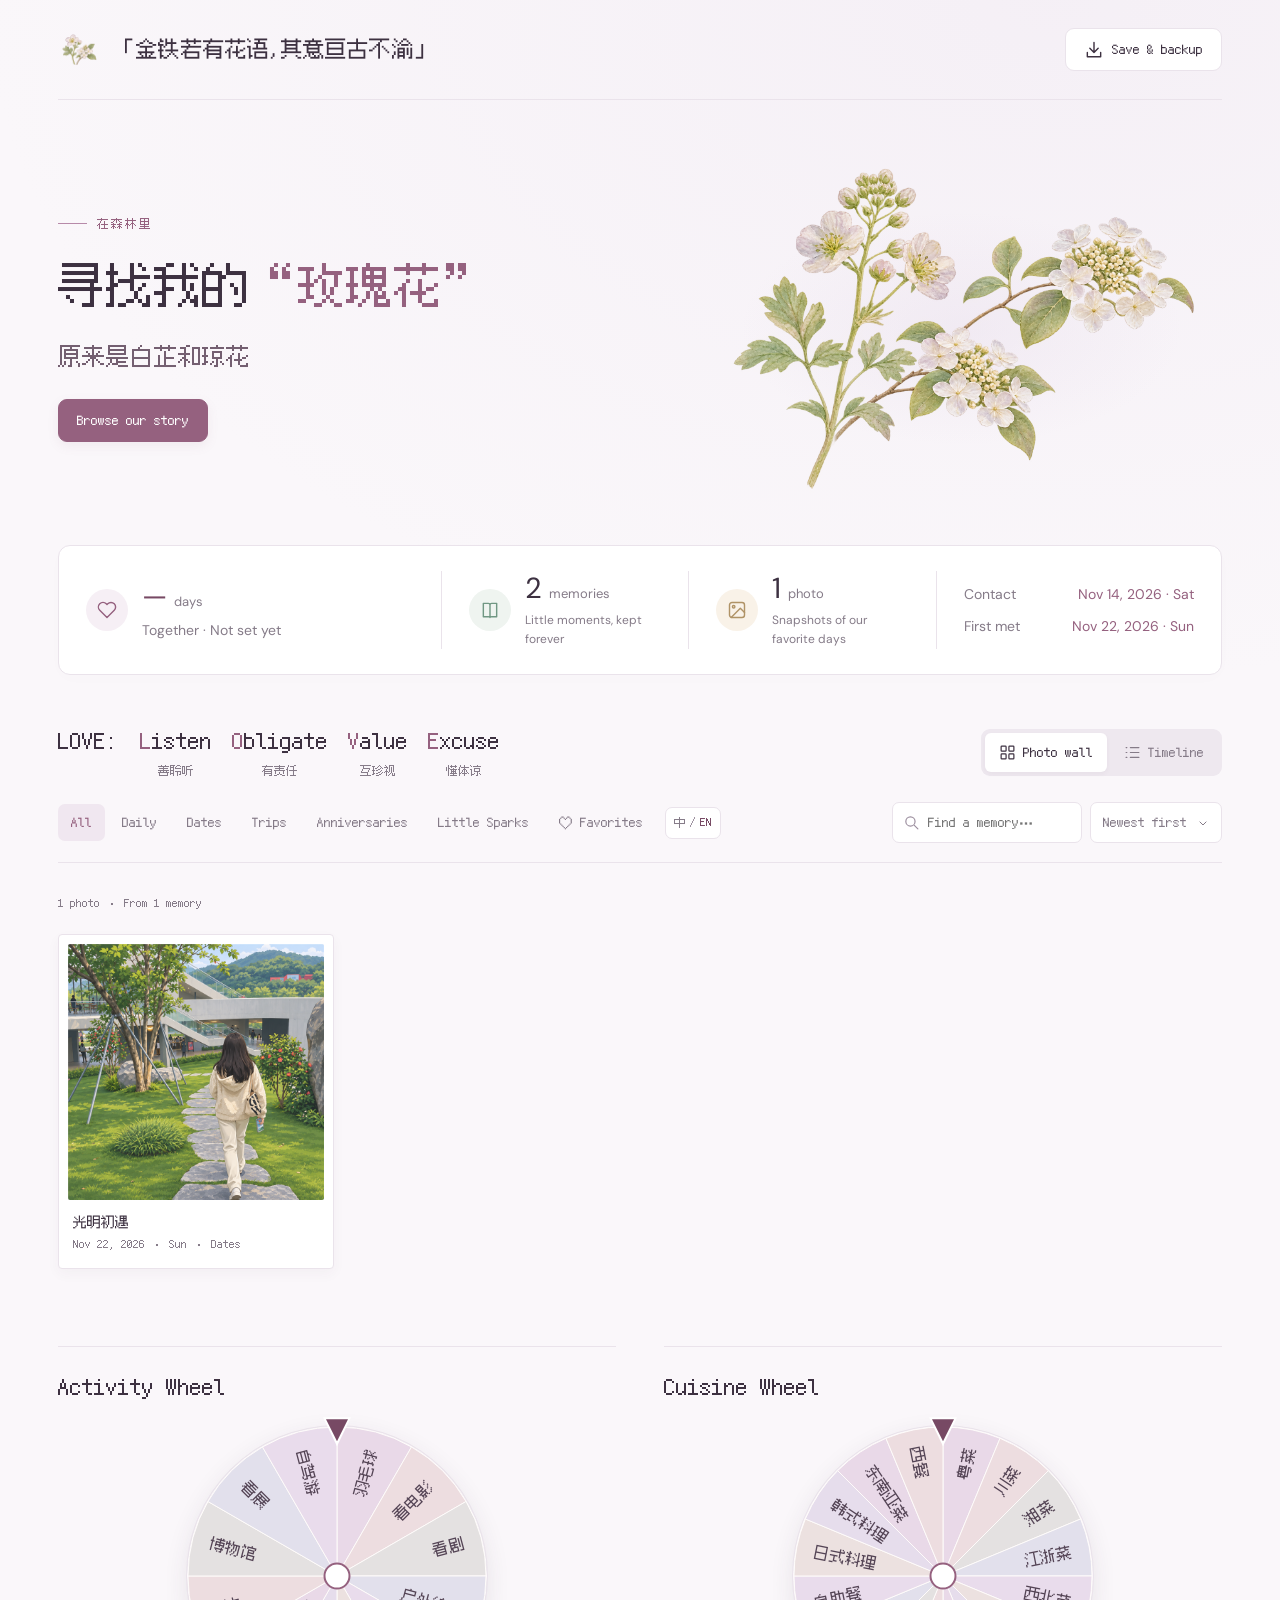
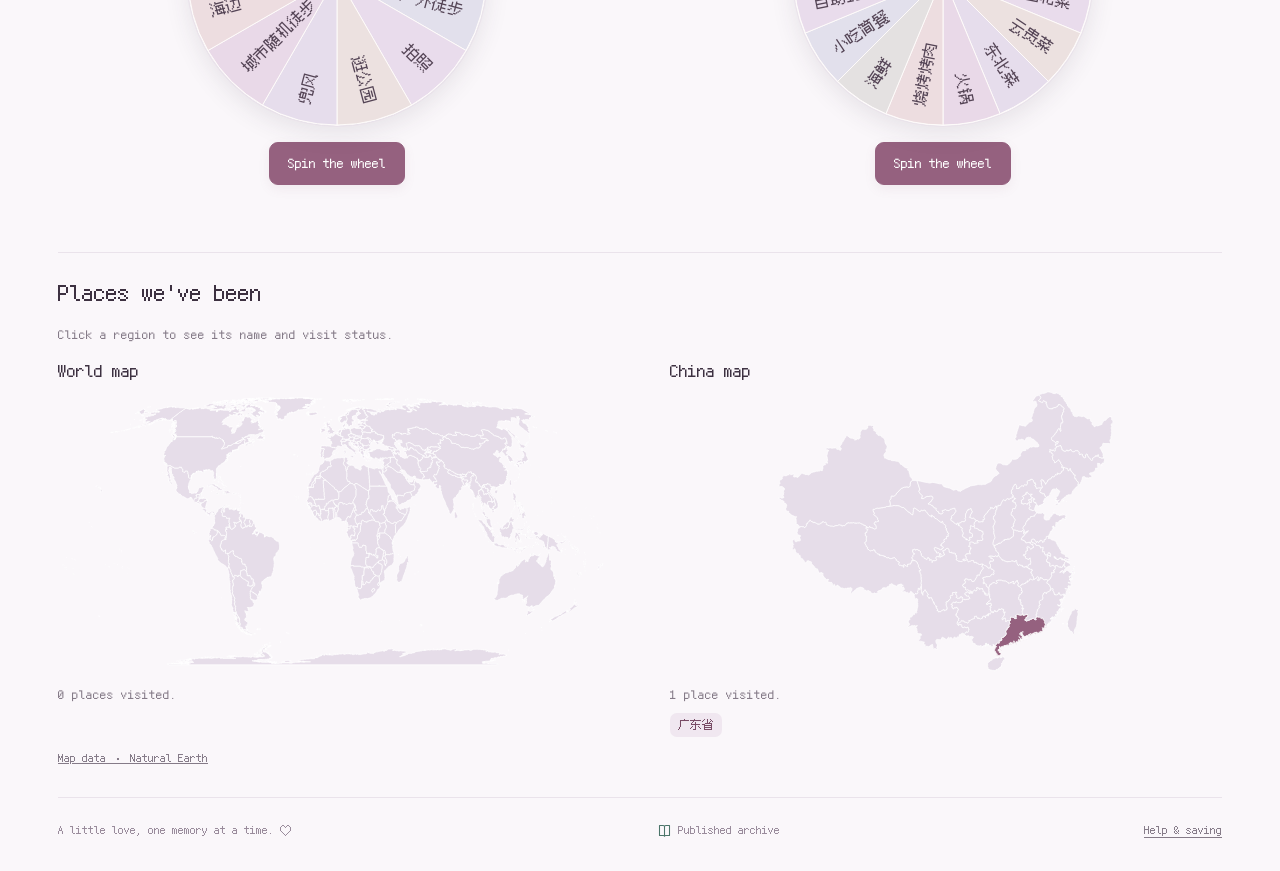
==== commit 3b975863: "Keep two wheels and match their colors to daylight themes" ====
--- a/index.html
+++ b/index.html
@@ -8,7 +8,7 @@
 <title>寻找我的玫瑰花</title>
 <link rel="icon" type="image/png" sizes="216x216" href="assets/art/botanical-logo.png">
 <link rel="stylesheet" href="assets/styles/site.css?v=20261127-stats-dm-sans">
-<link rel="stylesheet" href="assets/styles/wheels.css?v=20261127-meat-types">
+<link rel="stylesheet" href="assets/styles/wheels.css?v=20261127-two-wheels">
 </head>
 <body>
 <svg xmlns="http://www.w3.org/2000/svg" style="display:none" aria-hidden="true"><defs>
@@ -88,22 +88,6 @@
     </div>
   </div>
 </section>
-<section class="weekend-wheel album-module" id="ingredient-wheel" data-wheel="ingredients" aria-labelledby="ingredient-title">
-  <h2 id="ingredient-title">Ingredient Wheel</h2>
-  <div class="weekend-panel">
-    <div class="weekend-play">
-      <div class="weekend-dial">
-        <div class="weekend-disc-frame">
-          <canvas id="ingredient-disc" width="300" height="300" role="img" aria-label="Ingredient wheel"></canvas>
-        </div>
-        <span class="weekend-pointer"></span>
-        <span class="weekend-hub"></span>
-      </div>
-      <button class="btn primary" id="ingredient-spin" type="button" aria-label="Spin ingredient wheel">Spin the wheel</button>
-      <p id="ingredient-result" role="status" aria-atomic="true"></p>
-    </div>
-  </div>
-</section>
 </div>
 <section class="album-module" id="travel-maps" aria-labelledby="travel-title">
   <h2 id="travel-title">Places we've been</h2>
@@ -156,11 +140,11 @@
 <template id="first-meeting-cover"><img src="assets/art/first-meeting-cover.png" alt="" width="720" height="720"></template>
 <template id="embedded-font-license"><pre></pre></template>
 <script src="assets/scripts/core.js?v=20261127-cover" defer></script>
-<script src="assets/scripts/hosted.js?v=20261127-meat-types" defer></script>
+<script src="assets/scripts/hosted.js?v=20261127-two-wheels" defer></script>
 <script src="assets/scripts/daylight-theme.js" defer></script>
 <script src="data/site-content.js?v=20261127-meat-types" defer></script>
 <script src="assets/scripts/browser-backup.js" defer></script>
-<script src="assets/scripts/weekend-wheel.js?v=20261127-meat-types" defer></script>
+<script src="assets/scripts/weekend-wheel.js?v=20261127-two-wheels" defer></script>
 <script src="assets/maps/travel-map-data.js" defer></script>
 <script src="assets/scripts/travel-maps.js" defer></script>
 </body></html>
--- a/assets/styles/wheels.css
+++ b/assets/styles/wheels.css
@@ -1,7 +1,23 @@
 .album-wheels {
   display: grid;
-  grid-template-columns: repeat(3, minmax(0, 1fr));
+  grid-template-columns: repeat(2, minmax(0, 1fr));
   gap: 0 clamp(1.25rem, 4vw, 3rem);
+  --wheel-tint: var(--daylight-tint, #e9ddef);
+  --wheel-base: #f3eef3;
+  --wheel-divider: #fffcfa;
+  --wheel-label: #443344;
+}
+
+@supports (color: color-mix(in srgb, white, black)) {
+  .album-wheels {
+    --wheel-base: color-mix(in srgb, #f3eef3 42%, var(--daylight-paper, #fcfafc));
+    --wheel-divider: color-mix(in srgb, #fffcfa 75%, var(--daylight-paper, #fcfafc));
+    --wheel-label: color-mix(in srgb, #443344 90%, var(--wheel-tint));
+  }
+
+  .album-wheels .weekend-play [role="status"] {
+    color: var(--wheel-label);
+  }
 }
 
 .album-wheels .weekend-panel {
@@ -27,27 +43,19 @@
   box-shadow: none;
 }
 
-#cuisine-spin:disabled,
-#ingredient-spin:disabled {
+#cuisine-spin:disabled {
   opacity: .55;
   cursor: not-allowed;
   transform: none;
 }
 
-#cuisine-result,
-#ingredient-result {
+#cuisine-result {
   width: 100%;
   min-height: 1.5em;
   margin: 12px 0 0;
   color: var(--accent-dark);
   font-size: 15px;
   overflow-wrap: anywhere;
-}
-
-@media (max-width: 900px) {
-  .album-wheels {
-    grid-template-columns: repeat(2, minmax(0, 1fr));
-  }
 }
 
 @media (max-width: 680px) {
@@ -61,13 +69,11 @@
     width: min(100%, 210px);
   }
 
-  .album-wheels #cuisine-wheel .weekend-dial,
-  .album-wheels #ingredient-wheel .weekend-dial {
+  .album-wheels #cuisine-wheel .weekend-dial {
     width: min(100%, 280px);
   }
 
-  #cuisine-spin,
-  #ingredient-spin {
+  #cuisine-spin {
     max-width: 100%;
     min-height: 35px;
     padding: 6px 9px;
@@ -75,8 +81,7 @@
     white-space: normal;
   }
 
-  #cuisine-result,
-  #ingredient-result {
+  #cuisine-result {
     margin-top: 7px;
     font-size: 13px;
   }
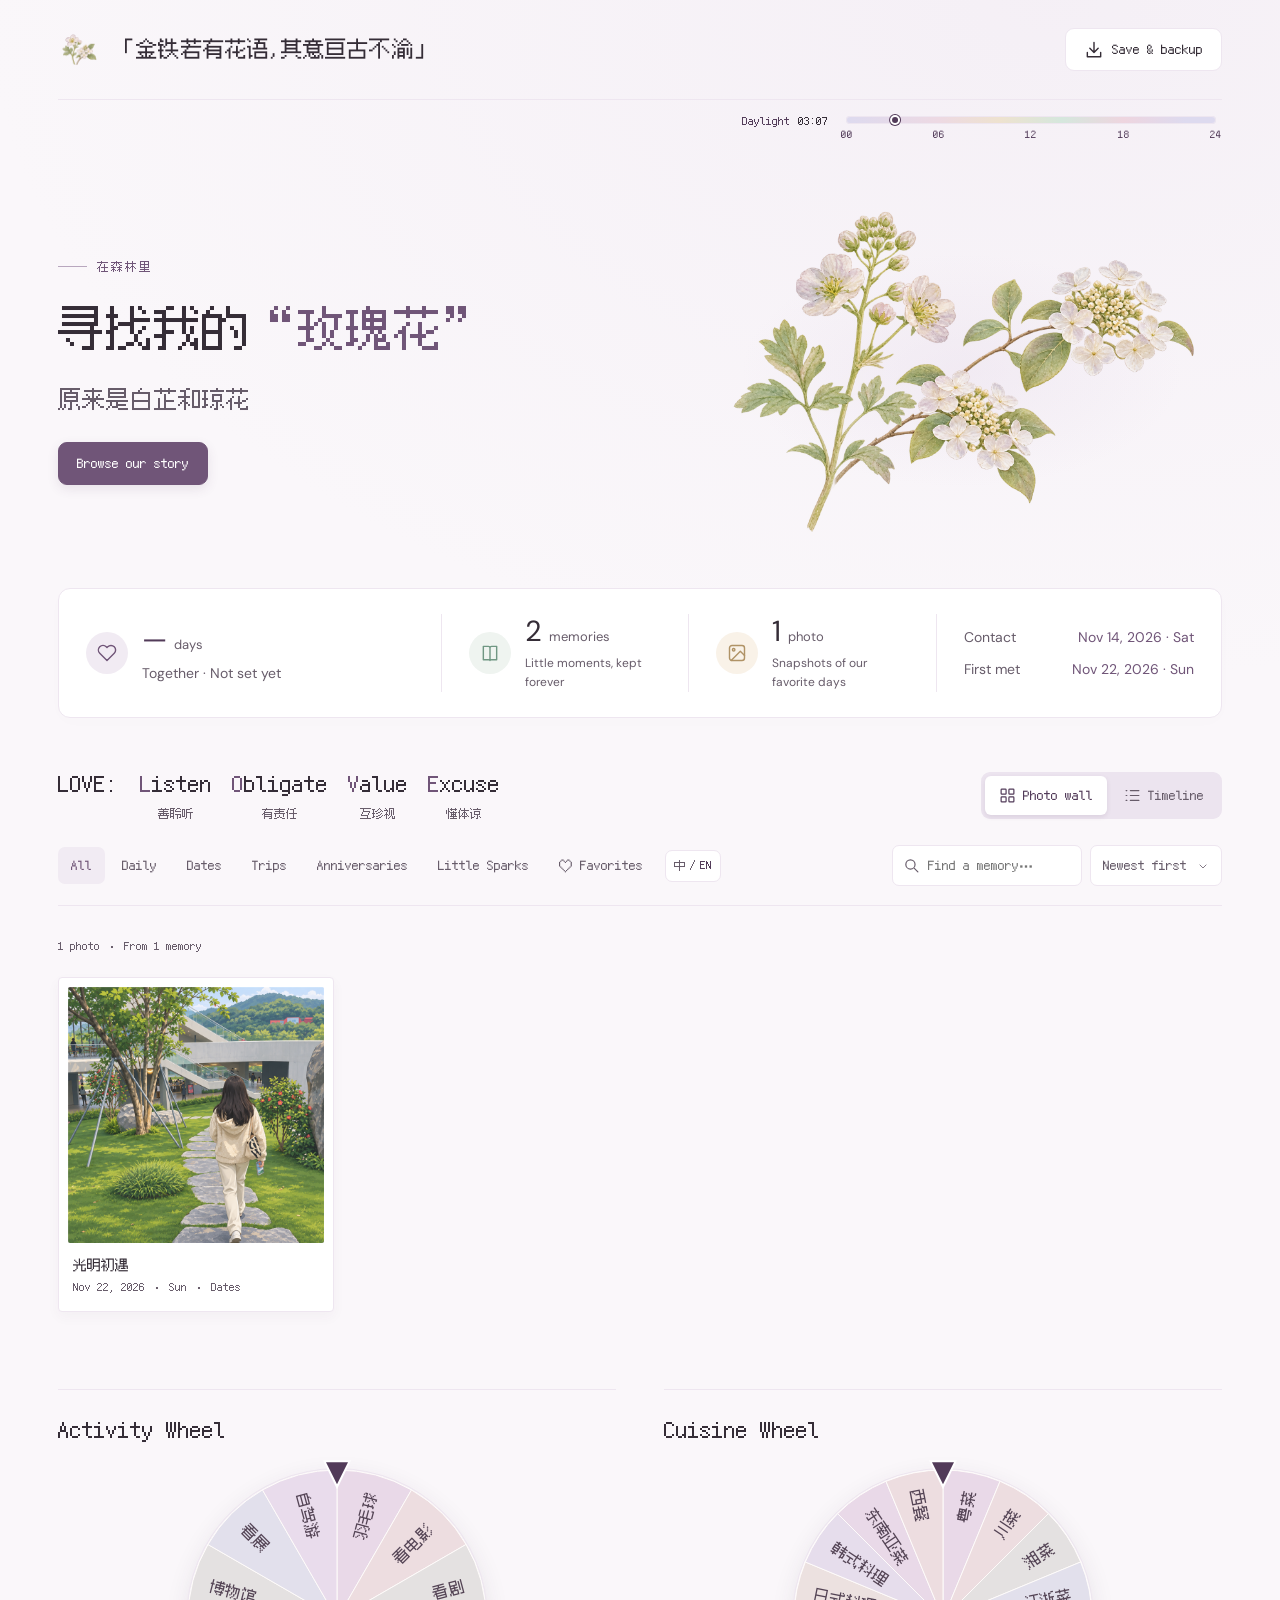
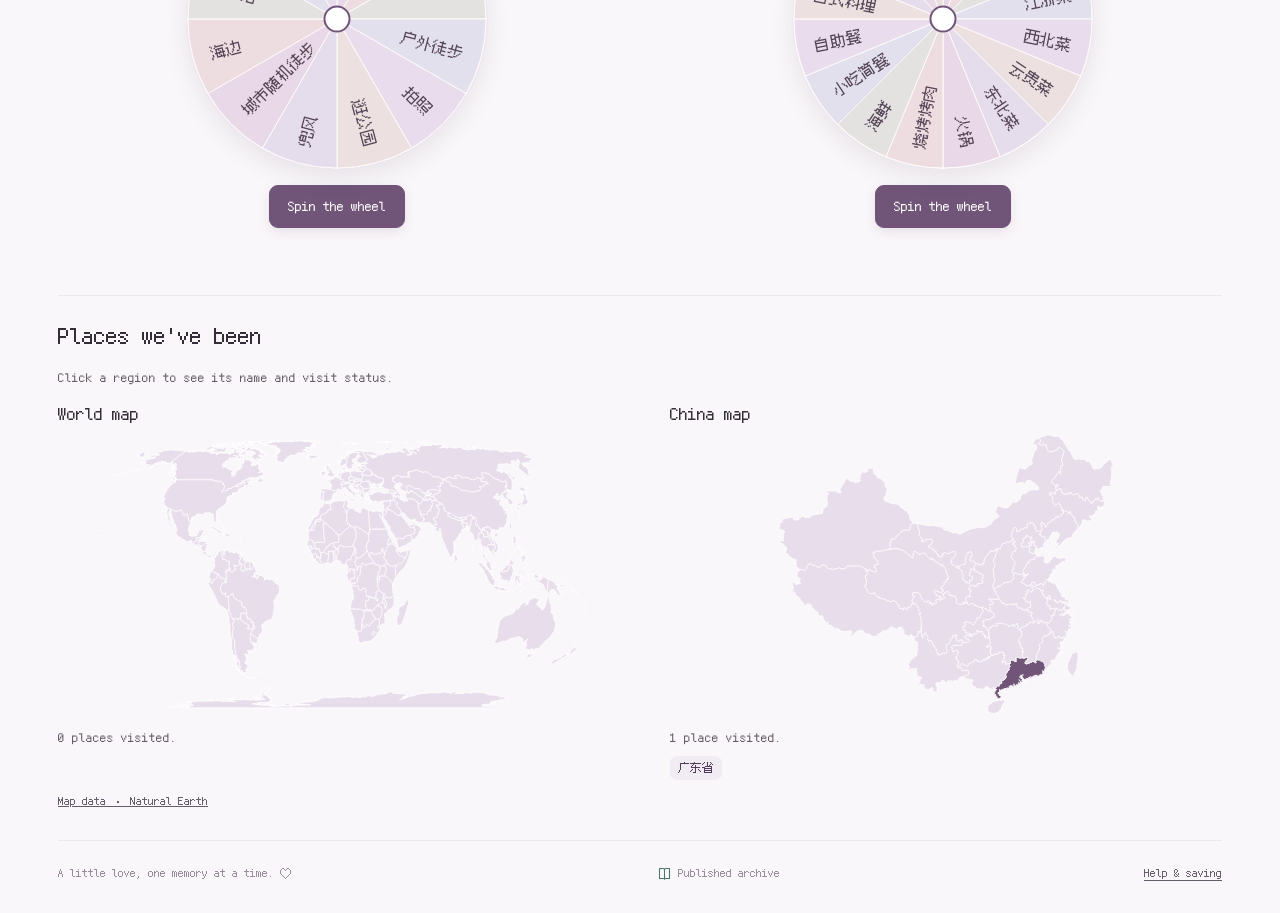
==== commit ee2058f6: "Coordinate album colors and show daylight progress" ====
--- a/index.html
+++ b/index.html
@@ -7,8 +7,9 @@
 <meta name="color-scheme" content="light">
 <title>寻找我的玫瑰花</title>
 <link rel="icon" type="image/png" sizes="216x216" href="assets/art/botanical-logo.png">
-<link rel="stylesheet" href="assets/styles/site.css?v=20261127-stats-dm-sans">
+<link rel="stylesheet" href="assets/styles/site.css?v=20261127-daylight-accents">
 <link rel="stylesheet" href="assets/styles/wheels.css?v=20261127-two-wheels">
+<link rel="stylesheet" href="assets/styles/daylight-bar.css?v=20261127-daylight-progress">
 </head>
 <body>
 <svg xmlns="http://www.w3.org/2000/svg" style="display:none" aria-hidden="true"><defs>
@@ -35,6 +36,16 @@
 <header class="topbar"><a class="brand" href="#" aria-labelledby="brand-title"><span class="brand-icon botanical-logo" aria-hidden="true"><img src="assets/art/botanical-logo.png" alt="" width="216" height="216"></span><span><span class="brand-title" id="brand-title" lang="zh-Hans">「金铁若有花语,<span class="brand-title-ending">其意亘古不渝」</span></span></span></a><div class="top-actions"><button class="btn" id="backup-button" aria-label="Save & backup"><svg class="icon"><use href="#i-download"/></svg><span class="label">Save & backup</span></button></div></header>
 <div id="storage-notice" class="notice" hidden role="status"></div>
 <main>
+<section class="daylight-bar" id="daylight-bar" aria-labelledby="daylight-title">
+  <div class="daylight-bar-meta">
+    <h2 id="daylight-title">Daylight</h2>
+    <time id="daylight-time" datetime="00:00">—:—</time>
+  </div>
+  <div class="daylight-scale">
+    <div class="daylight-progress" id="daylight-progress" role="progressbar" aria-label="Elapsed time today" aria-valuemin="0" aria-valuemax="100"></div>
+    <div class="daylight-ticks" aria-hidden="true"><span>00</span><span>06</span><span>12</span><span>18</span><span>24</span></div>
+  </div>
+</section>
 <section class="hero" aria-labelledby="hero-title"><div><div class="eyebrow" id="couple-eyebrow" lang="zh-Hans">在森林里</div><h1 id="hero-title" lang="zh-Hans">寻找我的<em>“玫瑰花”</em></h1><p class="hero-description hero-flower-names" id="hero-description" lang="zh-Hans">原来是白芷和琼花</p><div class="hero-actions"><button class="btn primary" id="browse-button">Browse our story</button></div></div>
 <figure class="hero-illustration">
 <div class="hero-art botanical-art" aria-hidden="true"><img src="assets/art/hero-botanical.png" alt="" width="1536" height="1024" decoding="async"></div>
@@ -140,8 +151,8 @@
 <template id="first-meeting-cover"><img src="assets/art/first-meeting-cover.png" alt="" width="720" height="720"></template>
 <template id="embedded-font-license"><pre></pre></template>
 <script src="assets/scripts/core.js?v=20261127-cover" defer></script>
-<script src="assets/scripts/hosted.js?v=20261127-two-wheels" defer></script>
-<script src="assets/scripts/daylight-theme.js" defer></script>
+<script src="assets/scripts/hosted.js?v=20261127-daylight-progress" defer></script>
+<script src="assets/scripts/daylight-theme.js?v=20261127-daylight-progress" defer></script>
 <script src="data/site-content.js?v=20261127-meat-types" defer></script>
 <script src="assets/scripts/browser-backup.js" defer></script>
 <script src="assets/scripts/weekend-wheel.js?v=20261127-two-wheels" defer></script>
--- a/assets/styles/site.css
+++ b/assets/styles/site.css
@@ -66,12 +66,34 @@
 
 :root {
   --bg: var(--daylight-paper, #fcfafc);
+  --accent-line: #ba9bb2;
+  --accent-shadow: #7749641c;
+  --map-land: #e6dde9;
+  --map-hover: #cab1c8;
 }
 
 @supports (color: color-mix(in srgb, white, black)) {
   :root {
-    --soft: color-mix(in srgb, #f4ecf2 75%, var(--daylight-tint, #e9ddef));
-    --lavender: color-mix(in srgb, #eee9f5 78%, var(--daylight-tint, #e9ddef));
+    --ink: color-mix(in srgb, #202322, var(--daylight-tint) 12%);
+    --muted: color-mix(in srgb, #252825, var(--daylight-tint) 35%);
+    --accent: color-mix(in srgb, #252925, var(--daylight-tint) 31%);
+    --accent-dark: color-mix(in srgb, #202422, var(--daylight-tint) 23%);
+    --line: color-mix(in srgb, var(--daylight-paper), var(--daylight-tint) 56%);
+    --soft: color-mix(in srgb, var(--daylight-paper), var(--daylight-tint) 41%);
+    --lavender: color-mix(in srgb, var(--daylight-paper), var(--daylight-tint) 65%);
+    --accent-line: color-mix(in srgb, var(--daylight-tint), var(--accent) 38%);
+    --accent-shadow: color-mix(in srgb, var(--accent-dark) 11%, transparent);
+    --map-land: color-mix(in srgb, var(--daylight-paper), var(--daylight-tint) 86%);
+    --map-hover: color-mix(in srgb, var(--map-land), var(--accent) 35%);
+  }
+}
+
+@supports (color: oklch(from white .49 min(.094, calc(c * 2.55)) h)) {
+  :root {
+    --ink: oklch(from var(--daylight-tint) .31 calc(c * .85) h);
+    --muted: oklch(from var(--daylight-tint) .49 calc(c * 1.05) h);
+    --accent: oklch(from var(--daylight-tint) .49 min(.094, calc(c * 2.55)) h);
+    --accent-dark: oklch(from var(--daylight-tint) .39 min(.085, calc(c * 2.3)) h);
   }
 }
 
@@ -96,6 +118,71 @@
     color-mix(in srgb, var(--daylight-tint, #e9ddef) 35%, transparent),
     transparent 72%
   );
+}
+
+.eyebrow::before {
+  background: var(--accent-line);
+}
+
+.hero-description.hero-flower-names {
+  color: var(--muted);
+}
+
+.btn.primary {
+  box-shadow: 0 4px 12px var(--accent-shadow);
+}
+
+:where(.topbar, main) .btn:hover,
+.category-language:hover {
+  background: var(--soft);
+  border-color: var(--accent-line);
+}
+
+:where(.topbar, main) .icon-btn:hover,
+.stat-icon {
+  background: var(--soft);
+}
+
+button:focus-visible,
+a:focus-visible,
+input,
+textarea,
+select {
+  outline-color: var(--accent);
+}
+
+.tabs {
+  background: var(--lavender);
+}
+
+.tab.active {
+  background: var(--paper);
+  color: var(--accent-dark);
+  box-shadow: 0 2px 5px var(--accent-shadow);
+}
+
+.category-language-divider,
+.search-box .icon {
+  color: var(--muted);
+}
+
+.year-heading,
+.empty .icon {
+  color: var(--accent);
+}
+
+.memory::before {
+  background: var(--accent-line);
+}
+
+.empty {
+  border-color: var(--accent-line);
+  background: linear-gradient(130deg, var(--paper), var(--soft));
+}
+
+.empty::before,
+.empty::after {
+  background: var(--lavender);
 }
 
 @media (prefers-reduced-motion: reduce) {
@@ -301,7 +388,7 @@
   overflow: visible;
 }
 .travel-map path {
-  fill: #e6dde9;
+  fill: var(--map-land);
   fill-rule: evenodd;
   stroke: var(--paper);
   stroke-width: .68px;
@@ -310,7 +397,7 @@
   cursor: pointer;
 }
 .travel-map path:hover {
-  fill: #cab1c8;
+  fill: var(--map-hover);
 }
 .travel-map path.is-visited {
   fill: var(--accent);
--- a/assets/styles/daylight-bar.css
+++ b/assets/styles/daylight-bar.css
@@ -0,0 +1,75 @@
+.daylight-bar {
+  display: grid;
+  grid-template-columns: max-content minmax(0, 1fr);
+  gap: .8rem;
+  align-items: start;
+  width: min(100%, 30rem);
+  margin: .8rem 0 0 auto;
+  color: var(--accent-dark);
+  font-size: .75rem;
+  line-height: 1.35;
+}
+
+.daylight-bar-meta {
+  display: flex;
+  align-items: baseline;
+  gap: .5rem;
+  white-space: nowrap;
+}
+
+.daylight-bar-meta h2 {
+  margin: 0;
+  font-size: inherit;
+  font-weight: 400;
+}
+
+.daylight-bar-meta time {
+  min-width: 5ch;
+  color: var(--ink);
+  font-variant-numeric: tabular-nums;
+}
+
+.daylight-progress {
+  position: relative;
+  height: .48rem;
+  margin: .23rem .35rem 0;
+  border-radius: 999px;
+  background-color: var(--soft);
+  background-image: var(--daylight-cycle, none);
+  box-shadow: inset 0 0 0 1px var(--line);
+}
+
+.daylight-progress[aria-valuenow]::after {
+  content: "";
+  position: absolute;
+  top: 50%;
+  left: clamp(0%, var(--daylight-position, 0%), 100%);
+  width: .62rem;
+  height: .62rem;
+  box-sizing: border-box;
+  transform: translate(-50%, -50%);
+  border: 2px solid var(--paper);
+  border-radius: 50%;
+  background: var(--accent-dark);
+  box-shadow: 0 0 0 1px var(--accent-dark);
+}
+
+.daylight-ticks {
+  display: flex;
+  justify-content: space-between;
+  margin-top: .25rem;
+  font-size: .6875rem;
+  font-variant-numeric: tabular-nums;
+}
+
+@media (max-width: 520px) {
+  .daylight-bar {
+    gap: .6rem;
+    margin-top: .65rem;
+  }
+}
+
+@media (forced-colors: active) {
+  .daylight-progress { border: 1px solid CanvasText; }
+  .daylight-progress[aria-valuenow]::after { border-color: CanvasText; background: Canvas; }
+}
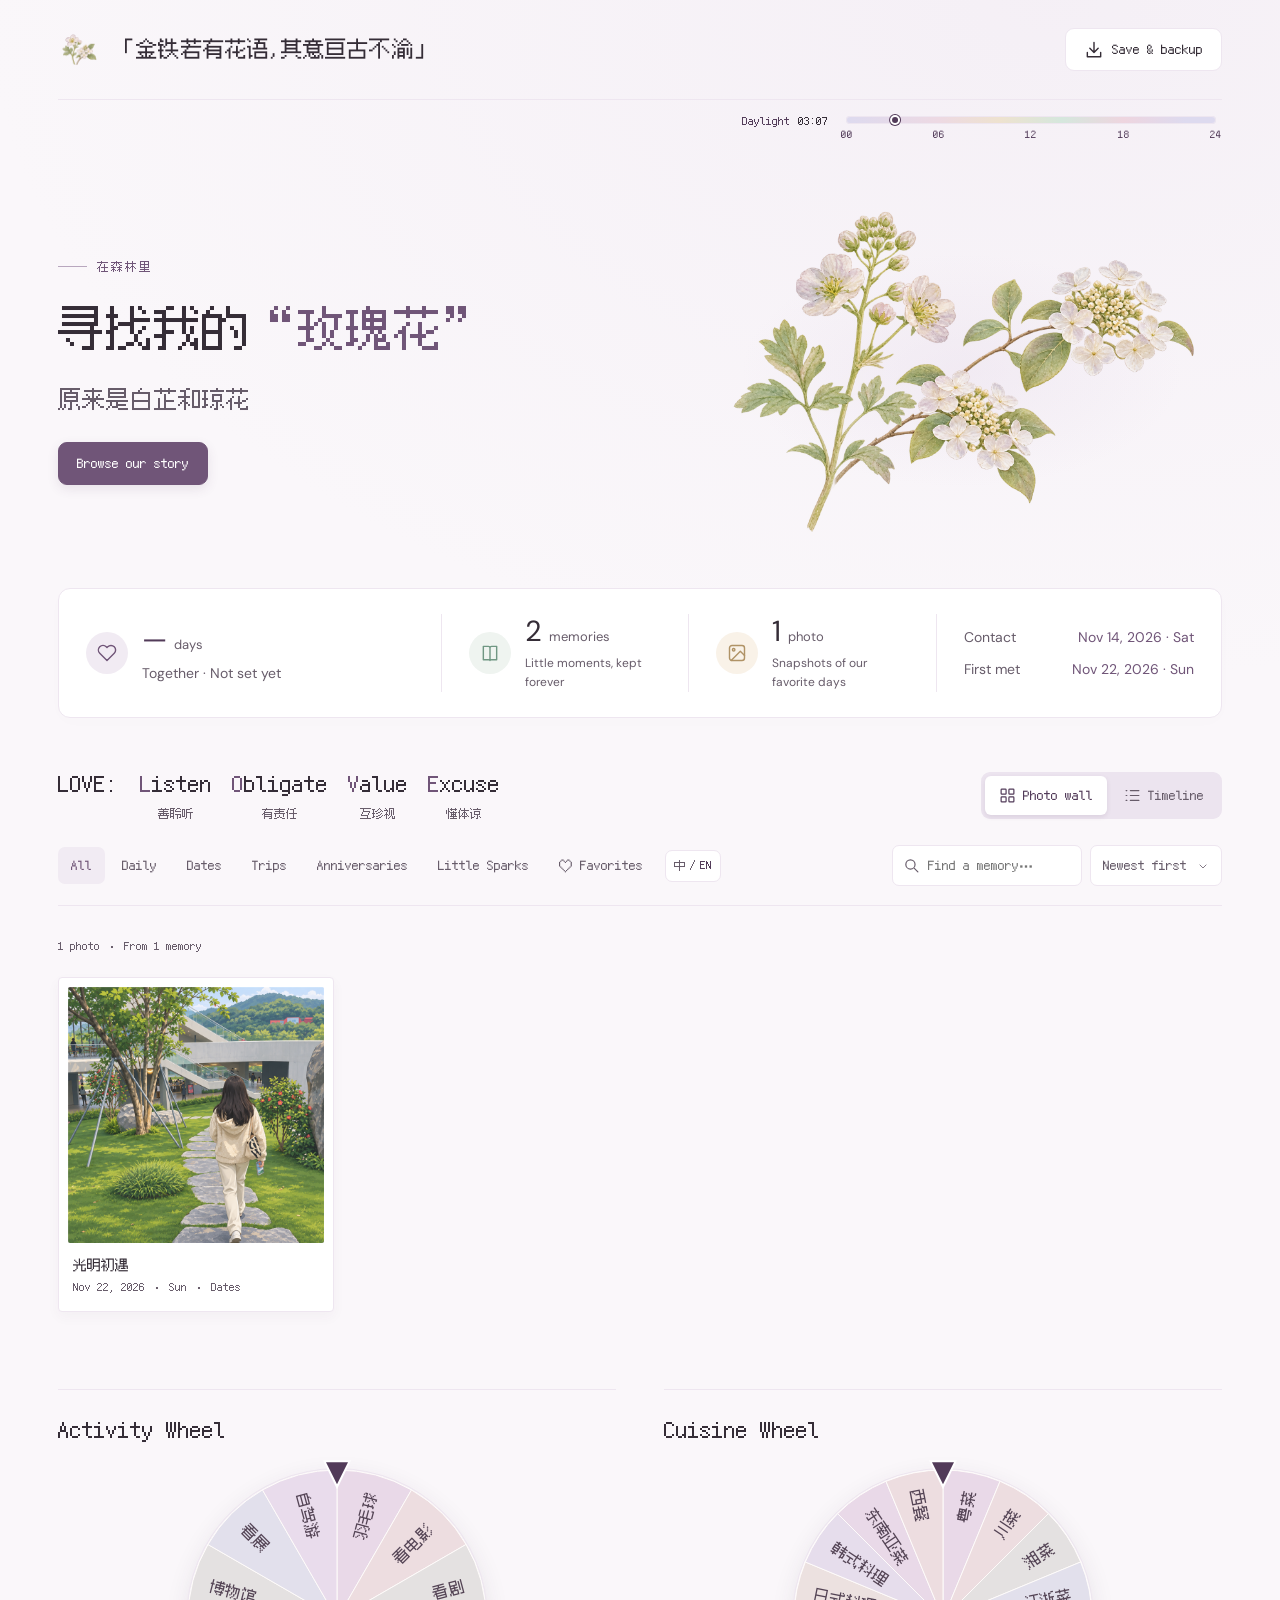
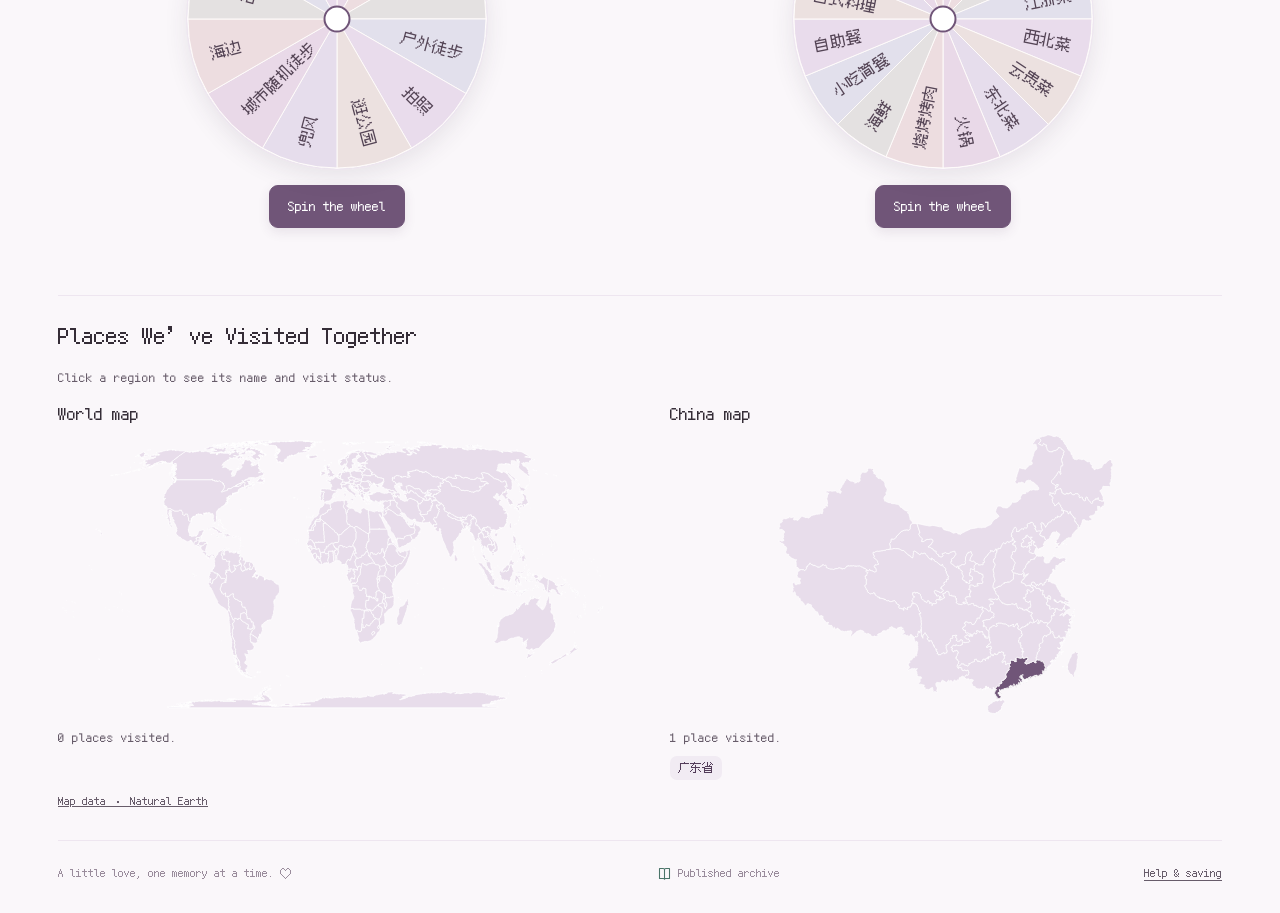
==== commit 8afd608a: "Clarify the title of the shared travel map" ====
--- a/index.html
+++ b/index.html
@@ -101,7 +101,7 @@
 </section>
 </div>
 <section class="album-module" id="travel-maps" aria-labelledby="travel-title">
-  <h2 id="travel-title">Places we've been</h2>
+  <h2 id="travel-title">Places We&rsquo;ve Visited Together</h2>
   <p class="travel-instructions">Click a region to see its name and visit status.</p>
   <div class="travel-map-layout">
     <section class="travel-map-panel" data-map="world" aria-labelledby="travel-world-title">
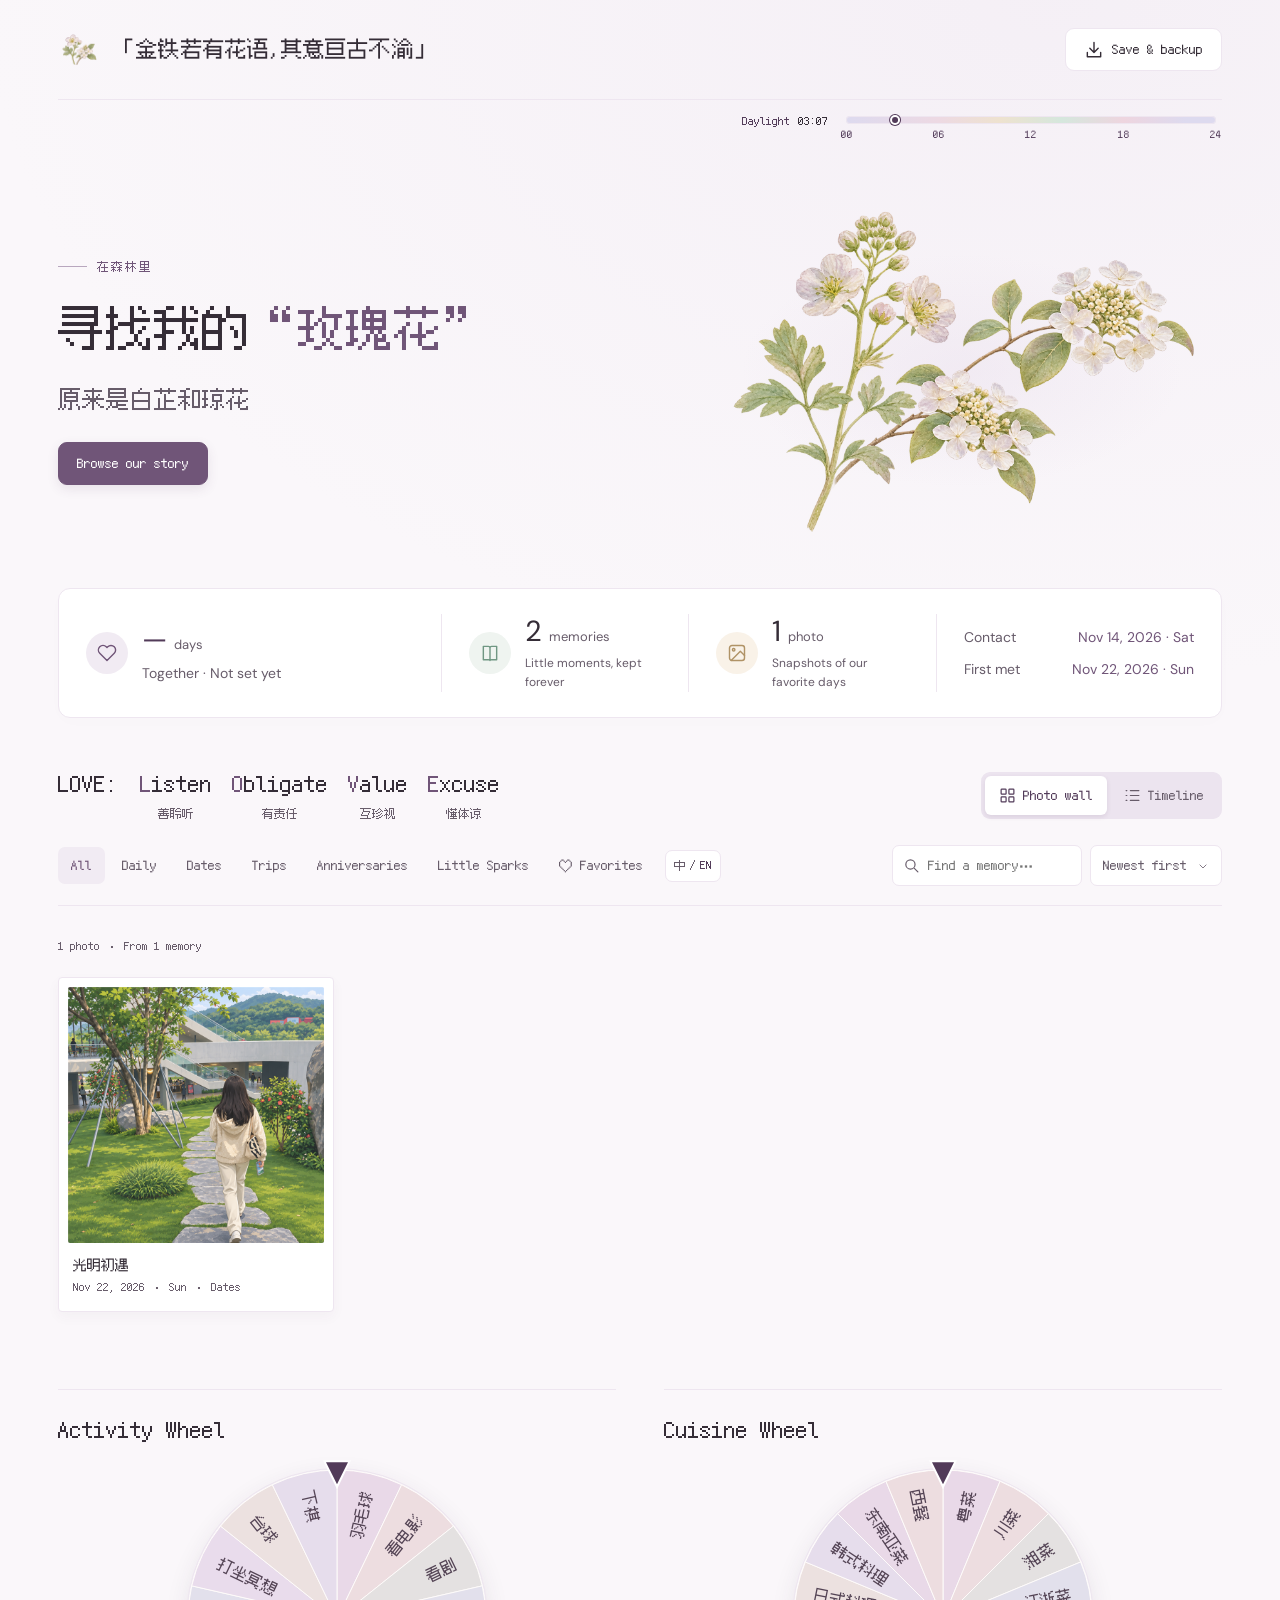
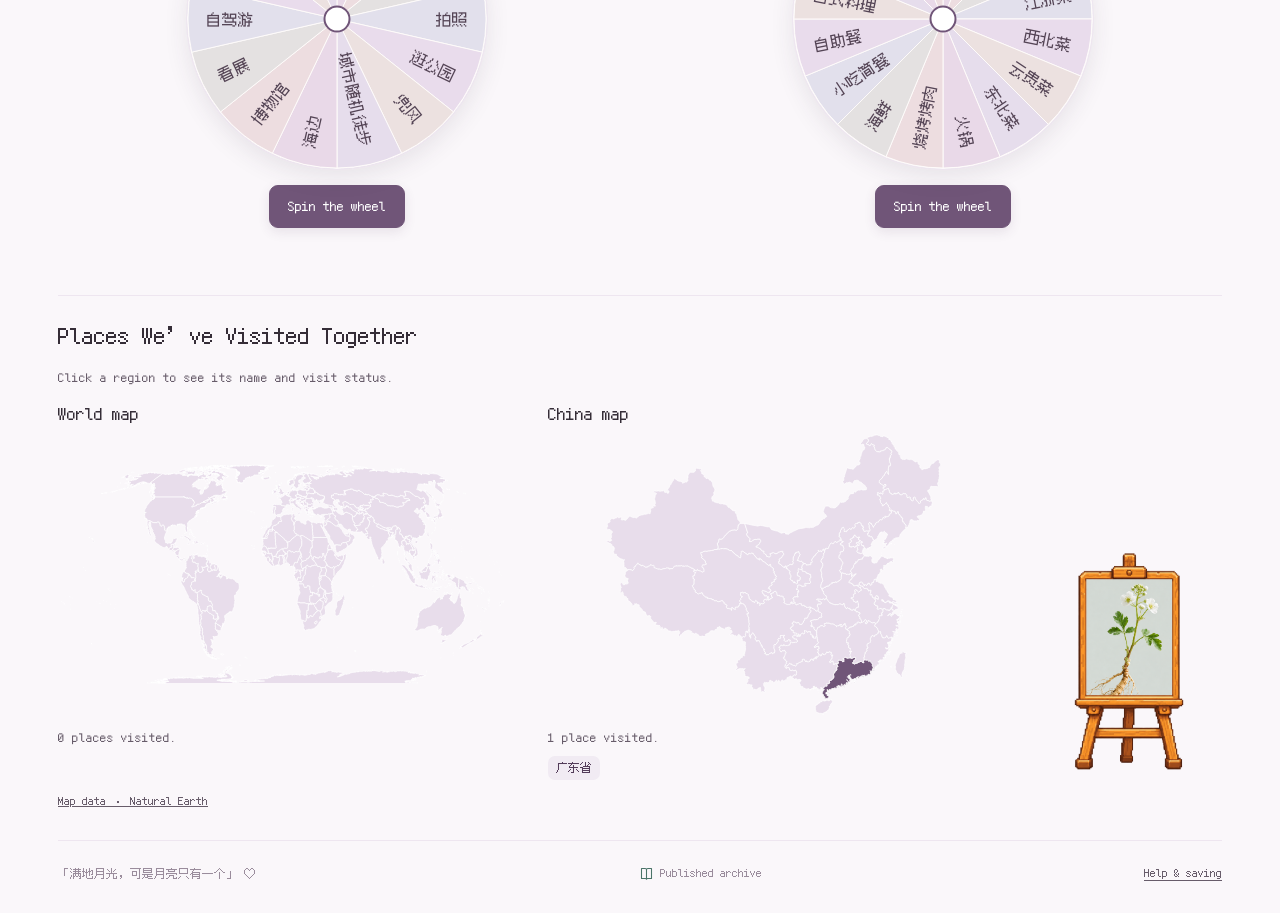
==== commit 6e3e32df: "Display the pixel easel and update the footer quote" ====
--- a/index.html
+++ b/index.html
@@ -7,7 +7,7 @@
 <meta name="color-scheme" content="light">
 <title>寻找我的玫瑰花</title>
 <link rel="icon" type="image/png" sizes="216x216" href="assets/art/botanical-logo.png">
-<link rel="stylesheet" href="assets/styles/site.css?v=20261127-daylight-accents">
+<link rel="stylesheet" href="assets/styles/site.css?v=20261127-flower-easel">
 <link rel="stylesheet" href="assets/styles/wheels.css?v=20261127-two-wheels">
 <link rel="stylesheet" href="assets/styles/daylight-bar.css?v=20261127-daylight-progress">
 </head>
@@ -116,10 +116,13 @@
       <p class="travel-summary" role="status" aria-atomic="true"></p>
       <ul class="travel-visited" aria-label="Visited provinces and regions"></ul>
     </section>
+    <figure class="travel-easel">
+      <img src="assets/art/pixel-flower-easel.png" alt="Pixel art of white flowers on a wooden easel" width="1122" height="1402" loading="lazy" decoding="async">
+    </figure>
   </div>
   <p class="travel-source"><a href="https://www.naturalearthdata.com/">Map data · Natural Earth</a></p>
 </section>
-</main><footer class="footer"><span>A little love, one memory at a time. <span aria-hidden="true">♡</span></span><span class="save-status" id="save-status"><svg class="icon"><use href="#i-check"/></svg><span>Published archive</span></span><span class="footer-right"><button id="help-button">Help & saving</button></span></footer></div>
+</main><footer class="footer"><span lang="zh-Hans">「满地月光，可是月亮只有一个」 <span aria-hidden="true">♡</span></span><span class="save-status" id="save-status"><svg class="icon"><use href="#i-check"/></svg><span>Published archive</span></span><span class="footer-right"><button id="help-button">Help & saving</button></span></footer></div>
 <dialog id="backup-dialog" aria-labelledby="backup-title">
   <div class="modal-head">
     <h2 id="backup-title">Save &amp; backup</h2>
@@ -151,7 +154,7 @@
 <template id="first-meeting-cover"><img src="assets/art/first-meeting-cover.png" alt="" width="720" height="720"></template>
 <template id="embedded-font-license"><pre></pre></template>
 <script src="assets/scripts/core.js?v=20261127-cover" defer></script>
-<script src="assets/scripts/hosted.js?v=20261127-daylight-progress" defer></script>
+<script src="assets/scripts/hosted.js?v=20261127-flower-easel" defer></script>
 <script src="assets/scripts/daylight-theme.js?v=20261127-daylight-progress" defer></script>
 <script src="data/site-content.js?v=20261127-meat-types" defer></script>
 <script src="assets/scripts/browser-backup.js" defer></script>
--- a/assets/styles/site.css
+++ b/assets/styles/site.css
@@ -358,9 +358,22 @@
 
 .travel-map-layout {
   display: grid;
-  grid-template-columns: repeat(2, minmax(0, 1fr));
-  gap: clamp(22px, 5vw, 60px);
+  grid-template-columns: repeat(2, minmax(0, 1fr)) clamp(130px, calc(20vw - 20px), 185px);
+  gap: clamp(16px, 3vw, 38px);
   margin-top: 14px;
+}
+
+.travel-easel {
+  align-self: end;
+  justify-self: end;
+  width: 100%;
+  margin: 0;
+}
+
+.travel-easel img {
+  display: block;
+  width: 100%;
+  height: auto;
 }
 .travel-instructions,
 .travel-summary {
@@ -424,6 +437,9 @@
   .travel-map-layout {
     grid-template-columns: minmax(0, 1fr);
   }
+  .travel-easel {
+    width: min(160px, 55%);
+  }
   .travel-map {
     height: clamp(150px, 56vw, 270px);
   }
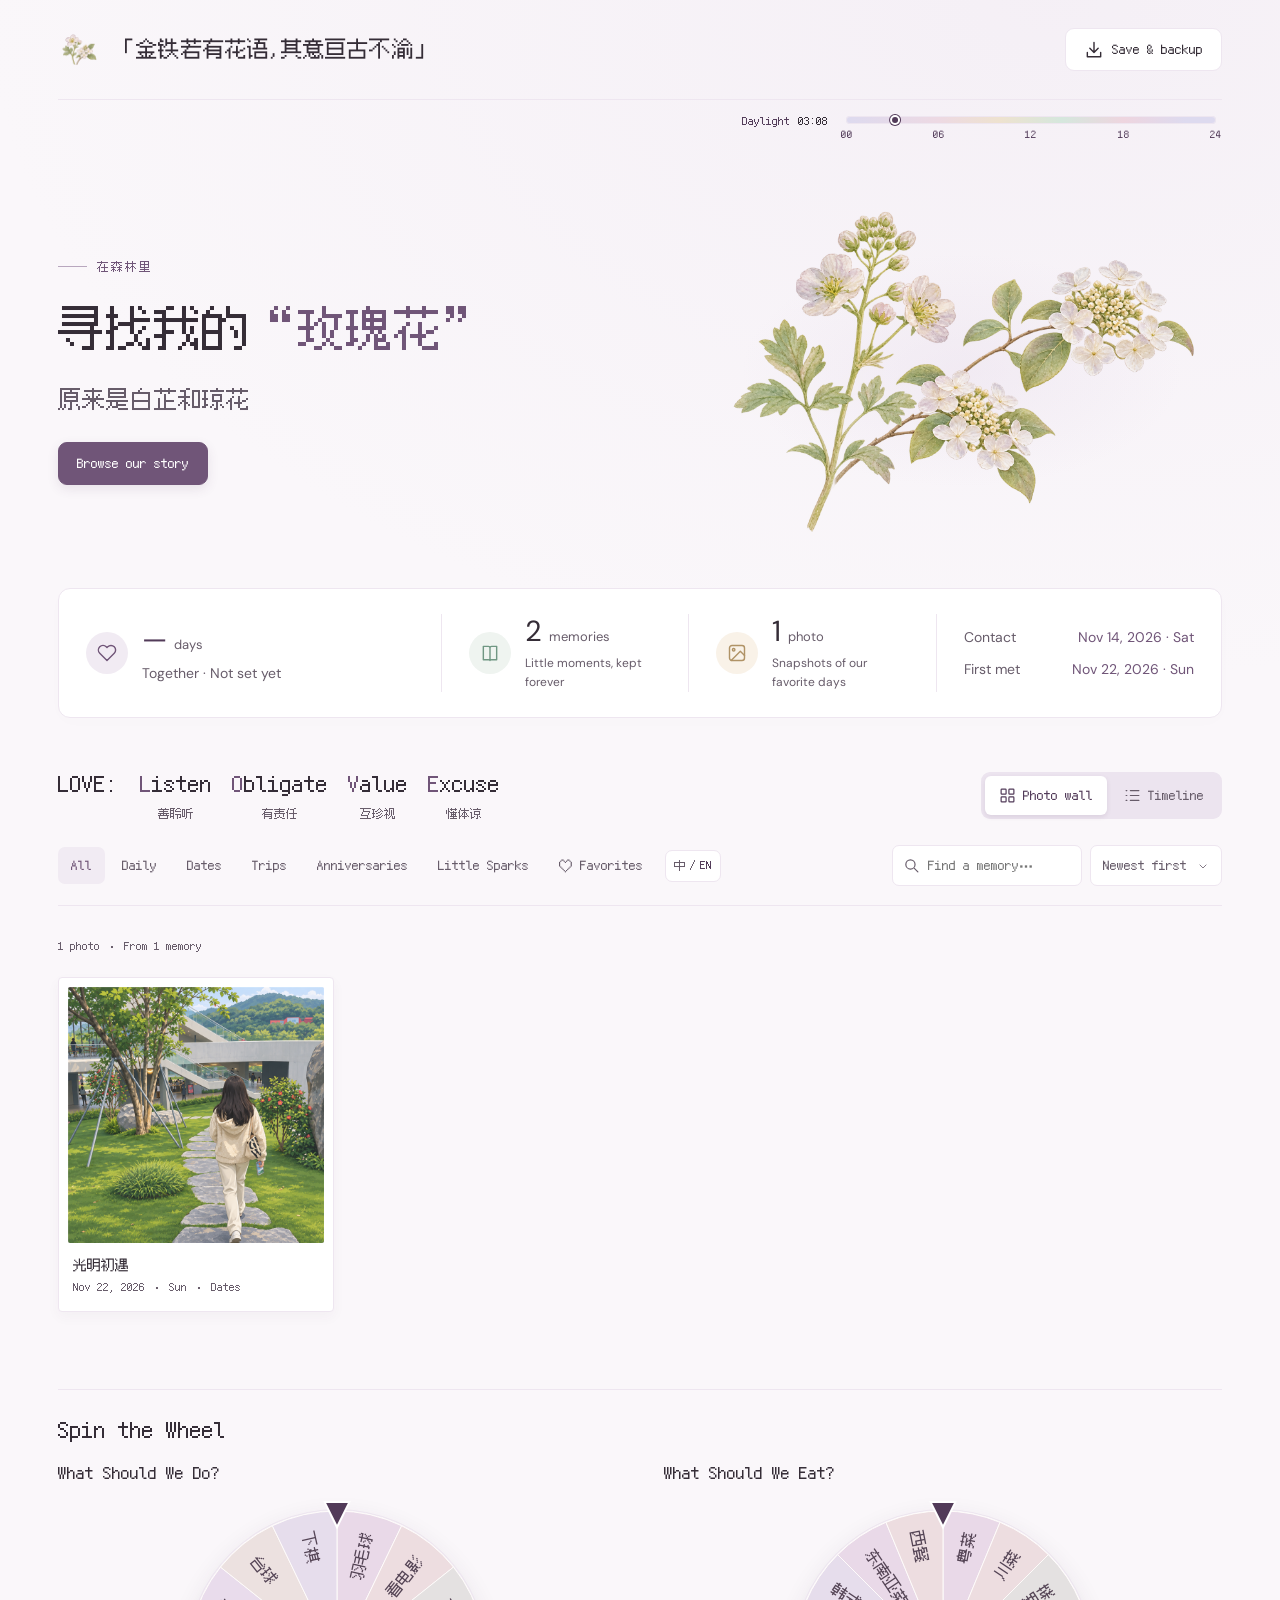
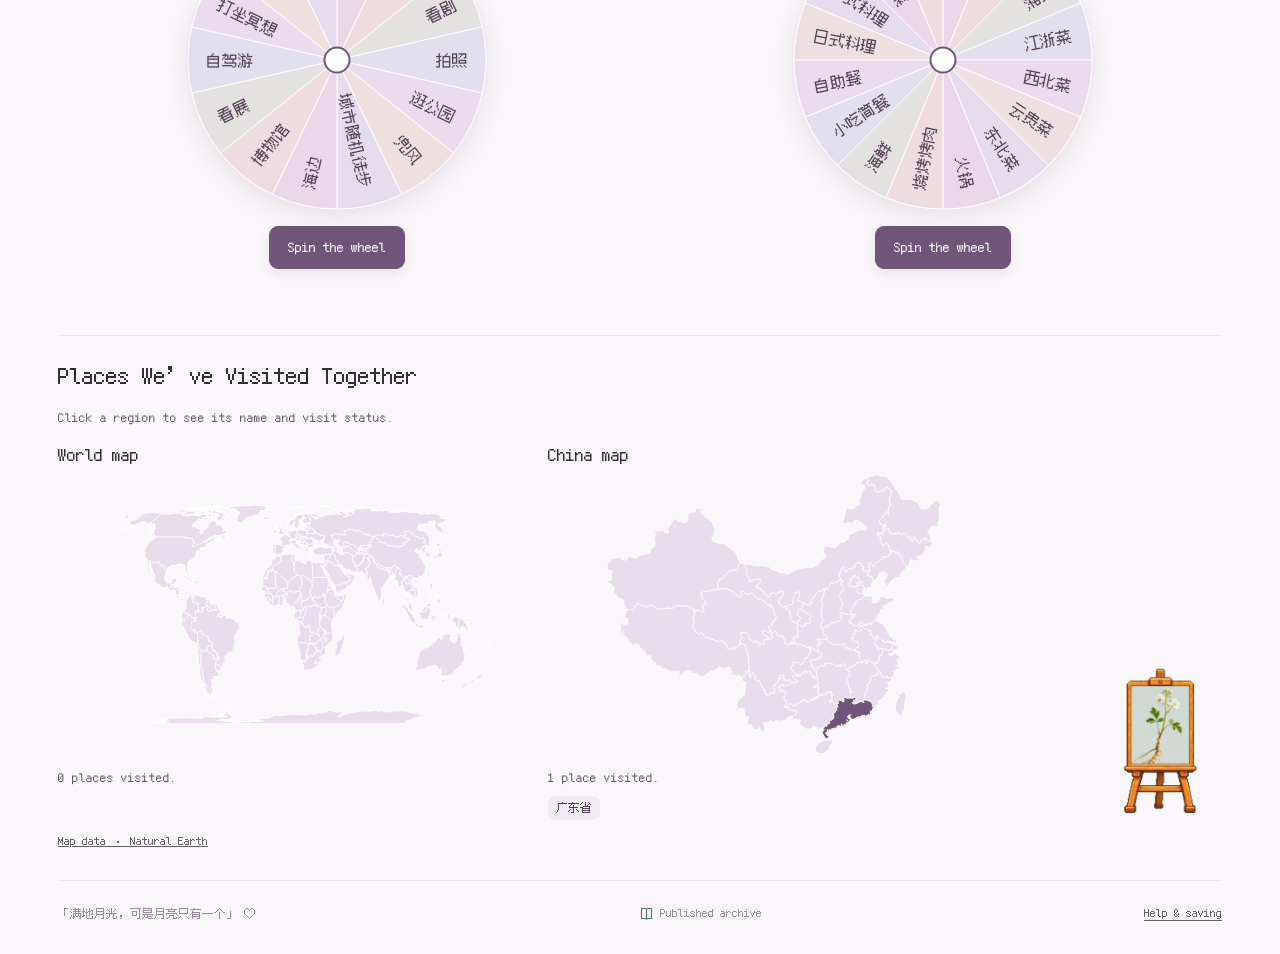
==== commit 9fbed241: "Refine the wheel headings and reduce the easel size" ====
--- a/index.html
+++ b/index.html
@@ -7,7 +7,7 @@
 <meta name="color-scheme" content="light">
 <title>寻找我的玫瑰花</title>
 <link rel="icon" type="image/png" sizes="216x216" href="assets/art/botanical-logo.png">
-<link rel="stylesheet" href="assets/styles/site.css?v=20261127-flower-easel">
+<link rel="stylesheet" href="assets/styles/site.css?v=20261127-small-easel">
 <link rel="stylesheet" href="assets/styles/wheels.css?v=20261127-two-wheels">
 <link rel="stylesheet" href="assets/styles/daylight-bar.css?v=20261127-daylight-progress">
 </head>
@@ -66,9 +66,11 @@
   </div>
 <div class="toolbar"><div class="filters" role="group" aria-label="Filter memories by category"><button class="chip active" data-filter="全部" aria-pressed="true">All</button><button class="chip" data-filter="日常" aria-pressed="false">Daily</button><button class="chip" data-filter="约会" aria-pressed="false">Dates</button><button class="chip" data-filter="旅行" aria-pressed="false">Trips</button><button class="chip" data-filter="纪念日" aria-pressed="false">Anniversaries</button><button class="chip" data-filter="心动" aria-pressed="false">Little Sparks</button><button class="chip" data-filter="收藏" aria-pressed="false">♡ Favorites</button><button class="category-language" id="category-language-toggle" type="button" aria-pressed="false" aria-label="Show categories in Chinese"><span class="category-language-zh" lang="zh-Hans" aria-hidden="true">中</span><span class="category-language-divider" aria-hidden="true"> / </span><span class="category-language-en" lang="en" aria-hidden="true">EN</span></button></div><div class="tools"><label class="search-box"><svg class="icon"><use href="#i-search"/></svg><input type="search" id="search" placeholder="Find a memory…" aria-label="Search titles, stories, and places"></label><select id="sort-order" aria-label="Sort by date"><option value="desc">Newest first</option><option value="asc">Oldest first</option></select></div></div>
 <div id="records" class="content" role="tabpanel" aria-labelledby="wall-tab"><div class="empty"><svg class="icon"><use href="#i-photo"/></svg><h3>No memories yet.</h3></div></div></section>
+<section class="album-module" aria-labelledby="wheels-title">
+  <h2 id="wheels-title">Spin the Wheel</h2>
 <div class="album-wheels">
-<section class="weekend-wheel album-module" id="weekend-wheel" data-wheel="activities" aria-labelledby="weekend-title">
-  <h2 id="weekend-title">Activity Wheel</h2>
+<section class="weekend-wheel" id="weekend-wheel" data-wheel="activities" aria-labelledby="weekend-title">
+  <h3 id="weekend-title">What Should We Do?</h3>
   <div class="weekend-panel">
     <div class="weekend-play">
       <div class="weekend-dial">
@@ -83,8 +85,8 @@
     </div>
   </div>
 </section>
-<section class="weekend-wheel album-module" id="cuisine-wheel" data-wheel="cuisines" aria-labelledby="cuisine-title">
-  <h2 id="cuisine-title">Cuisine Wheel</h2>
+<section class="weekend-wheel" id="cuisine-wheel" data-wheel="cuisines" aria-labelledby="cuisine-title">
+  <h3 id="cuisine-title">What Should We Eat?</h3>
   <div class="weekend-panel">
     <div class="weekend-play">
       <div class="weekend-dial">
@@ -100,6 +102,7 @@
   </div>
 </section>
 </div>
+</section>
 <section class="album-module" id="travel-maps" aria-labelledby="travel-title">
   <h2 id="travel-title">Places We&rsquo;ve Visited Together</h2>
   <p class="travel-instructions">Click a region to see its name and visit status.</p>
@@ -154,7 +157,7 @@
 <template id="first-meeting-cover"><img src="assets/art/first-meeting-cover.png" alt="" width="720" height="720"></template>
 <template id="embedded-font-license"><pre></pre></template>
 <script src="assets/scripts/core.js?v=20261127-cover" defer></script>
-<script src="assets/scripts/hosted.js?v=20261127-flower-easel" defer></script>
+<script src="assets/scripts/hosted.js?v=20261127-small-easel" defer></script>
 <script src="assets/scripts/daylight-theme.js?v=20261127-daylight-progress" defer></script>
 <script src="data/site-content.js?v=20261127-meat-types" defer></script>
 <script src="assets/scripts/browser-backup.js" defer></script>
--- a/assets/styles/site.css
+++ b/assets/styles/site.css
@@ -256,6 +256,16 @@
   margin: 0 0 16px;
   font: 400 24px/1.25 var(--serif);
 }
+
+.album-module > .album-wheels {
+  row-gap: 24px;
+}
+
+.weekend-wheel > h3 {
+  margin: 0 0 16px;
+  font: 400 18px/1.35 var(--serif);
+}
+
 .weekend-panel {
   display: grid;
   grid-template-columns: minmax(0, 300px);
@@ -366,7 +376,7 @@
 .travel-easel {
   align-self: end;
   justify-self: end;
-  width: 100%;
+  width: calc(100% * 2 / 3);
   margin: 0;
 }
 
@@ -438,7 +448,7 @@
     grid-template-columns: minmax(0, 1fr);
   }
   .travel-easel {
-    width: min(160px, 55%);
+    width: calc(min(160px, 55%) * 2 / 3);
   }
   .travel-map {
     height: clamp(150px, 56vw, 270px);
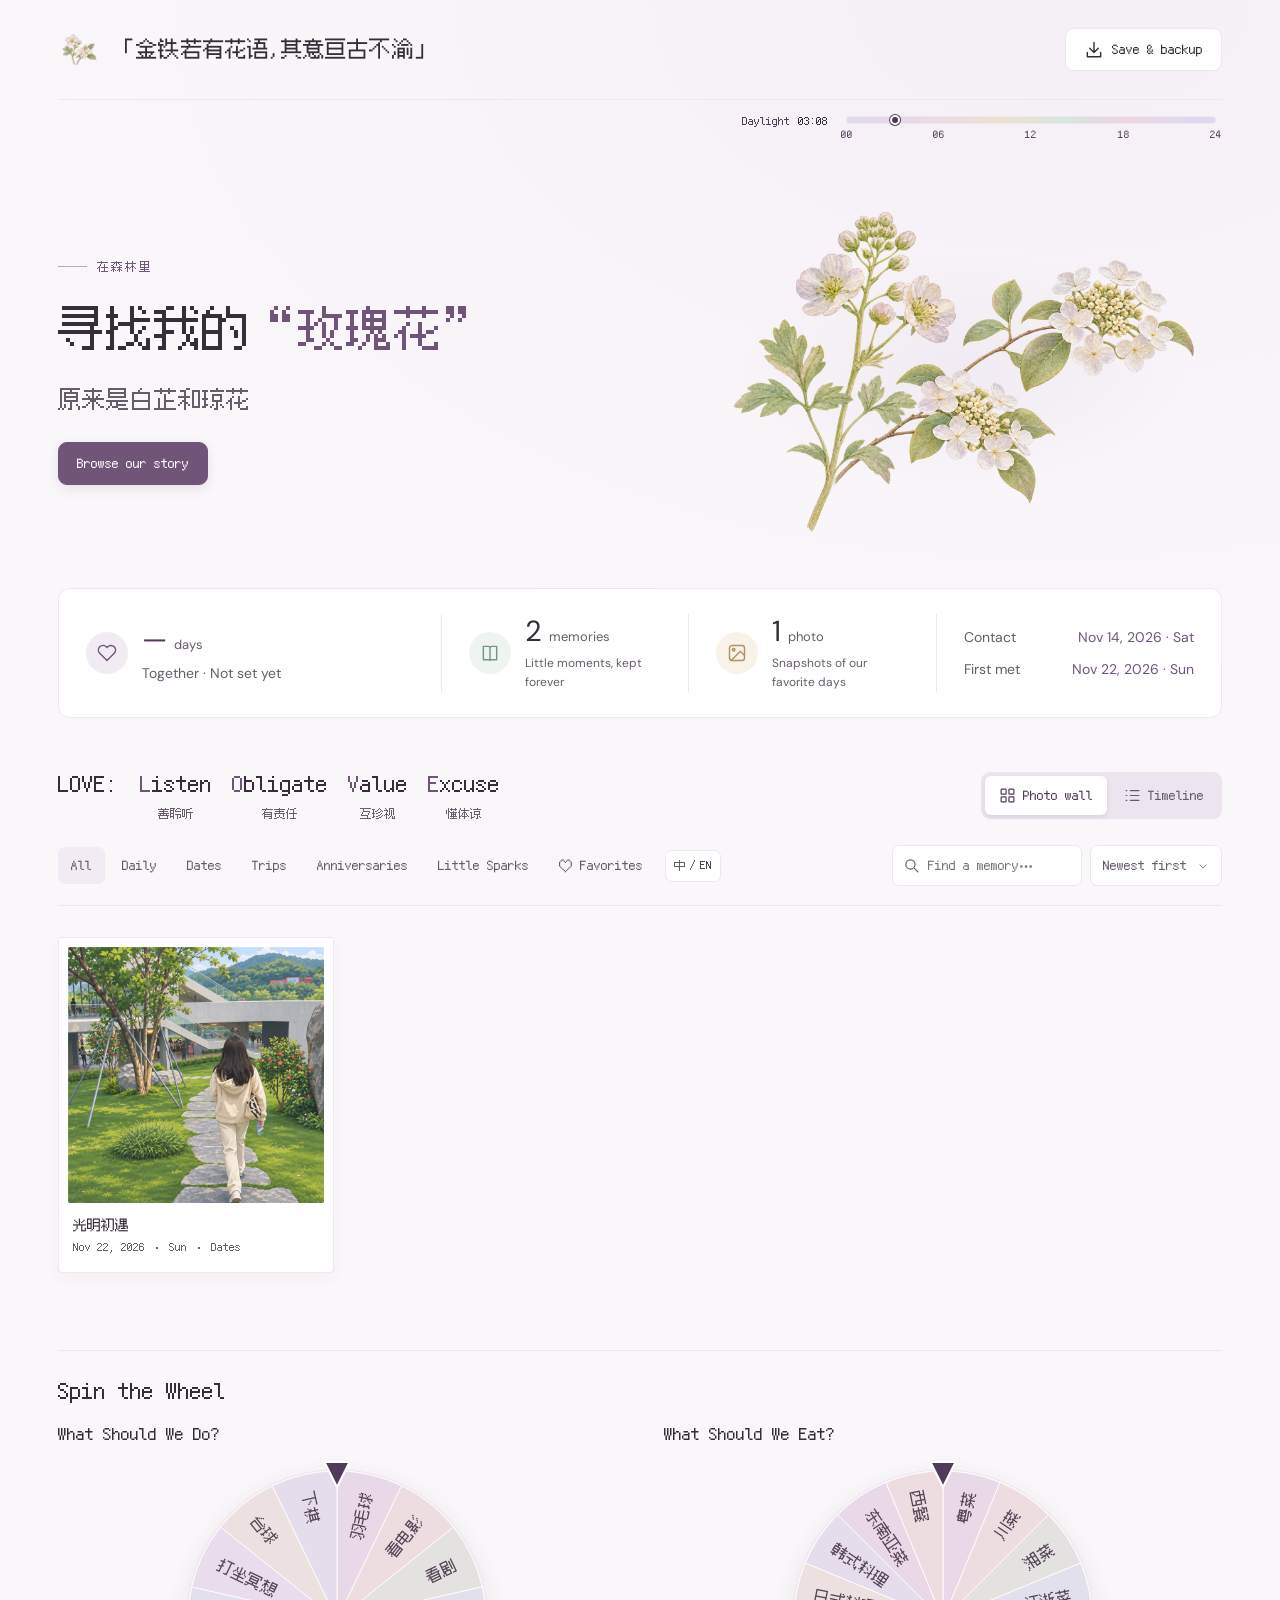
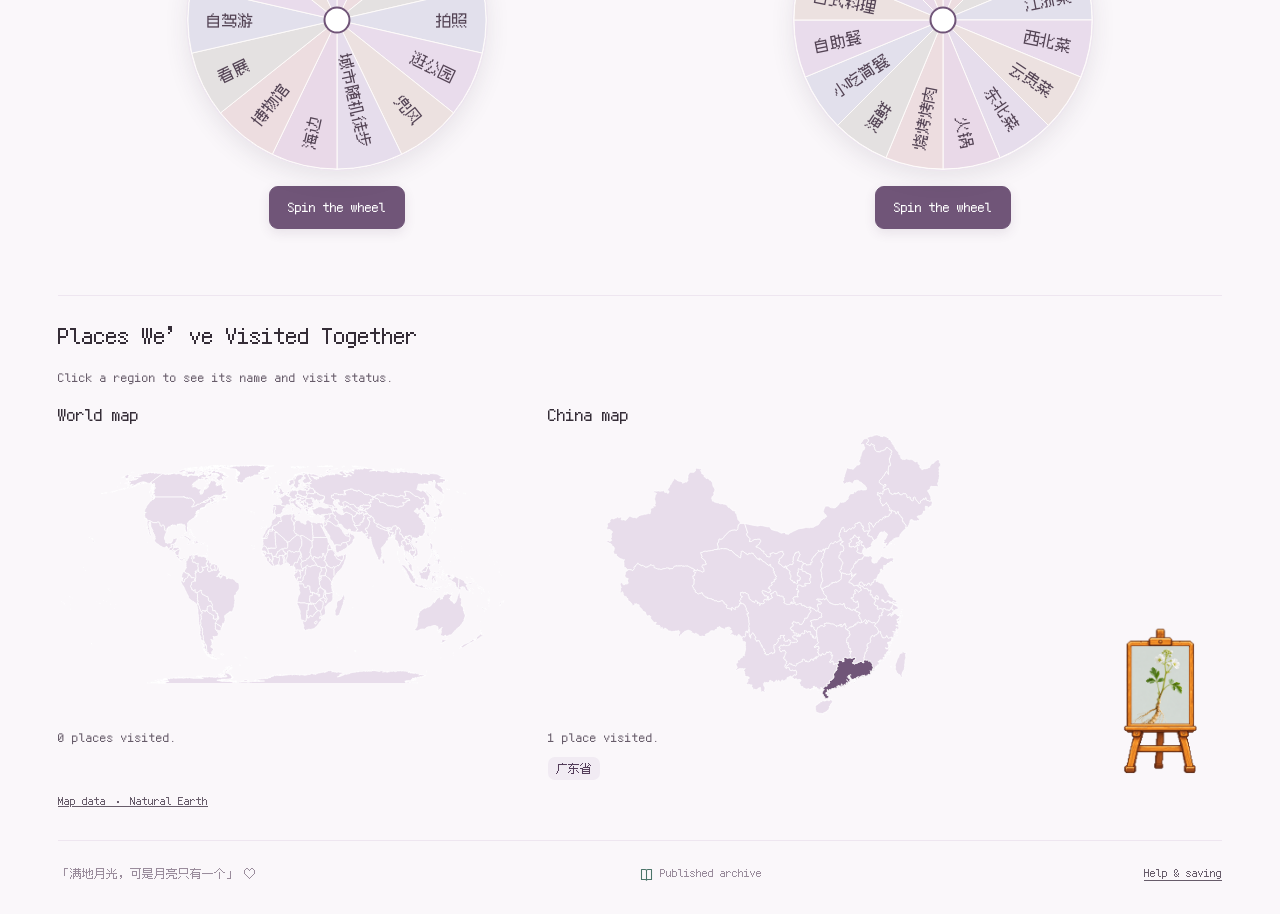
==== commit e0d0d964: "Remove the count line from the photo wall" ====
--- a/index.html
+++ b/index.html
@@ -157,7 +157,7 @@
 <template id="first-meeting-cover"><img src="assets/art/first-meeting-cover.png" alt="" width="720" height="720"></template>
 <template id="embedded-font-license"><pre></pre></template>
 <script src="assets/scripts/core.js?v=20261127-cover" defer></script>
-<script src="assets/scripts/hosted.js?v=20261127-small-easel" defer></script>
+<script src="assets/scripts/hosted.js?v=20261127-clean-photo-wall" defer></script>
 <script src="assets/scripts/daylight-theme.js?v=20261127-daylight-progress" defer></script>
 <script src="data/site-content.js?v=20261127-meat-types" defer></script>
 <script src="assets/scripts/browser-backup.js" defer></script>
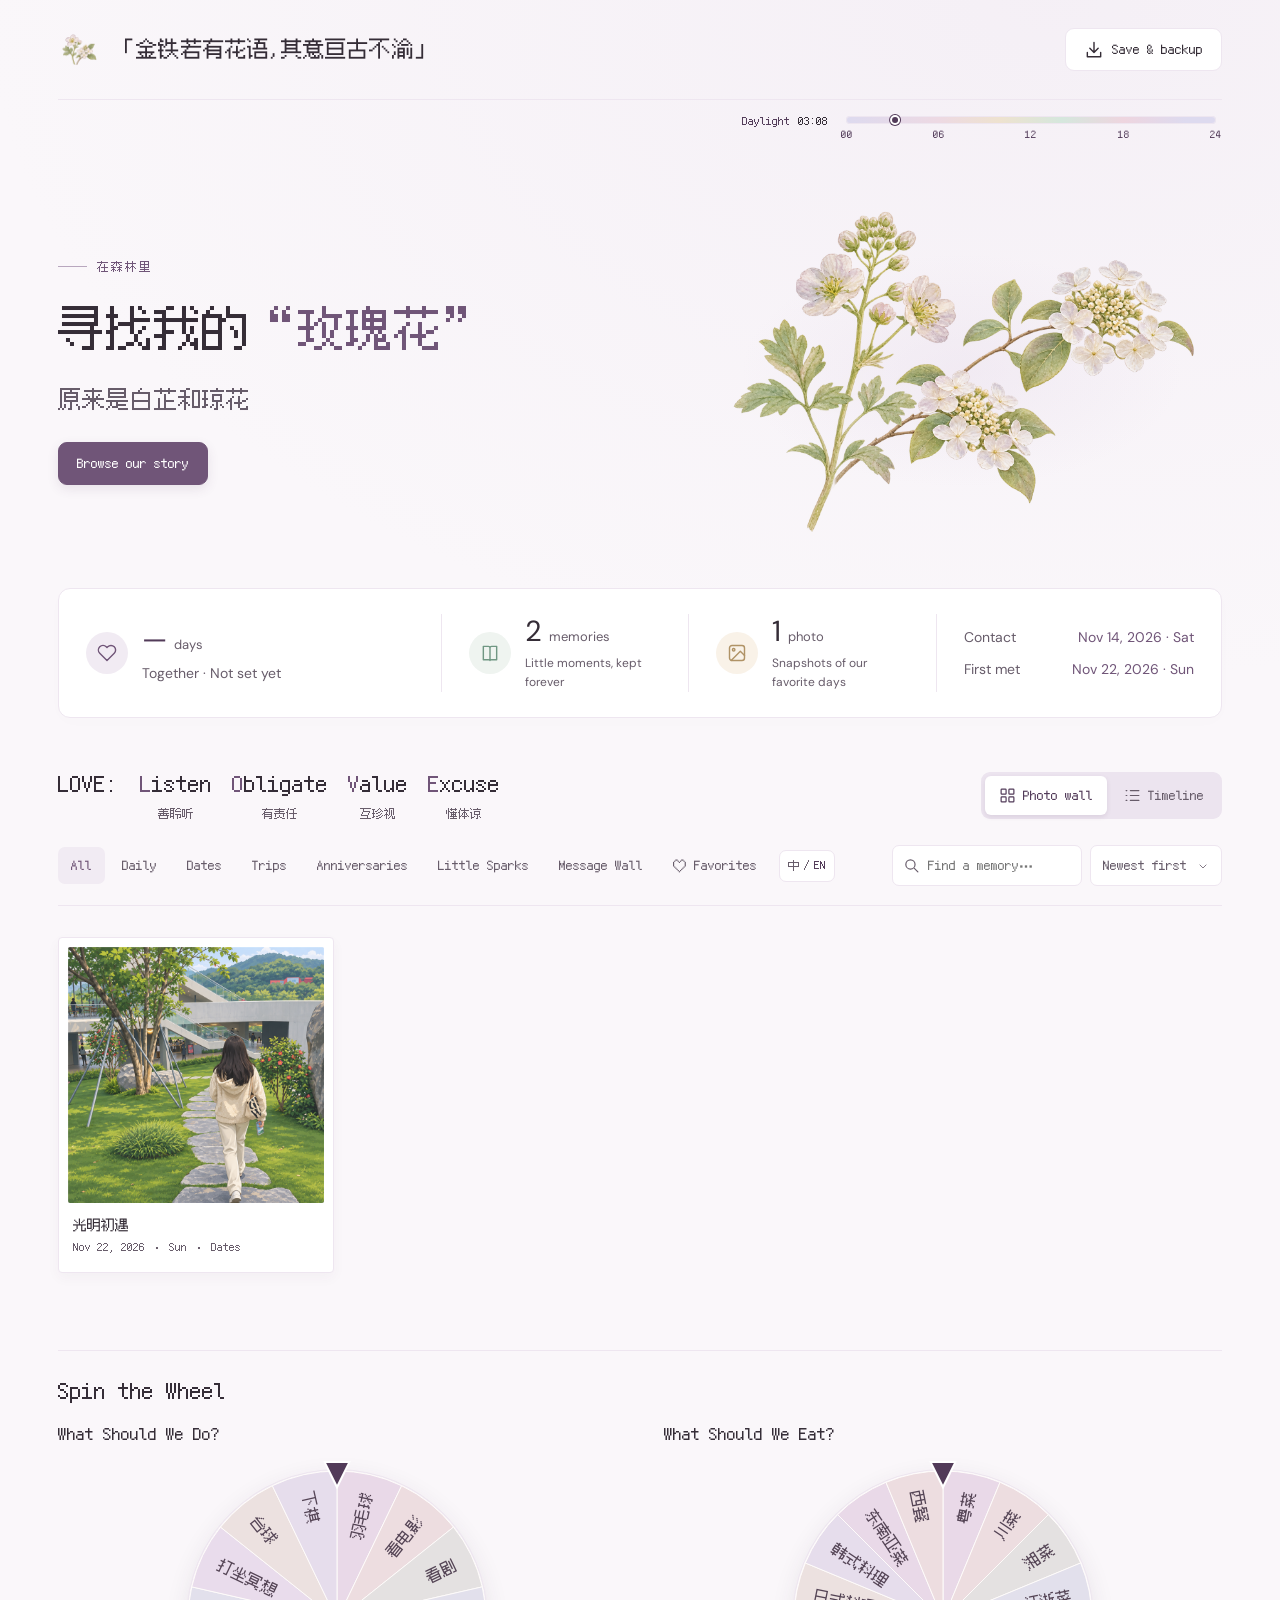
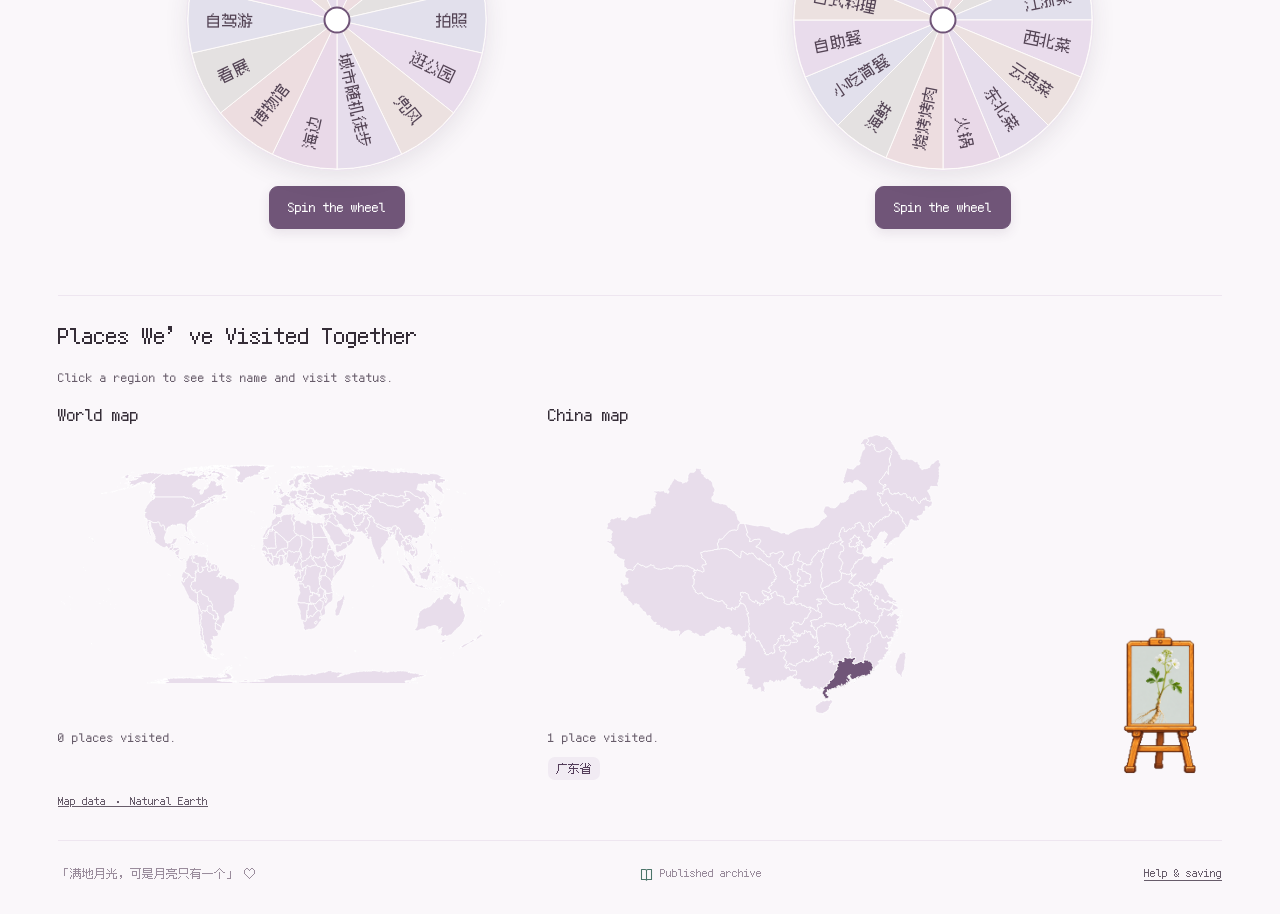
==== commit a0378f91: "Add a bilingual Message Wall category" ====
--- a/index.html
+++ b/index.html
@@ -64,7 +64,7 @@
     </div>
     <div class="tabs" role="tablist" aria-label="View memories"><button class="tab active" id="wall-tab" role="tab" aria-selected="true" aria-controls="records"><svg class="icon"><use href="#i-grid"/></svg>Photo wall</button><button class="tab" id="timeline-tab" role="tab" aria-selected="false" aria-controls="records"><svg class="icon"><use href="#i-list"/></svg>Timeline</button></div>
   </div>
-<div class="toolbar"><div class="filters" role="group" aria-label="Filter memories by category"><button class="chip active" data-filter="全部" aria-pressed="true">All</button><button class="chip" data-filter="日常" aria-pressed="false">Daily</button><button class="chip" data-filter="约会" aria-pressed="false">Dates</button><button class="chip" data-filter="旅行" aria-pressed="false">Trips</button><button class="chip" data-filter="纪念日" aria-pressed="false">Anniversaries</button><button class="chip" data-filter="心动" aria-pressed="false">Little Sparks</button><button class="chip" data-filter="收藏" aria-pressed="false">♡ Favorites</button><button class="category-language" id="category-language-toggle" type="button" aria-pressed="false" aria-label="Show categories in Chinese"><span class="category-language-zh" lang="zh-Hans" aria-hidden="true">中</span><span class="category-language-divider" aria-hidden="true"> / </span><span class="category-language-en" lang="en" aria-hidden="true">EN</span></button></div><div class="tools"><label class="search-box"><svg class="icon"><use href="#i-search"/></svg><input type="search" id="search" placeholder="Find a memory…" aria-label="Search titles, stories, and places"></label><select id="sort-order" aria-label="Sort by date"><option value="desc">Newest first</option><option value="asc">Oldest first</option></select></div></div>
+<div class="toolbar"><div class="filters" role="group" aria-label="Filter memories by category"><button class="chip active" data-filter="全部" aria-pressed="true">All</button><button class="chip" data-filter="日常" aria-pressed="false">Daily</button><button class="chip" data-filter="约会" aria-pressed="false">Dates</button><button class="chip" data-filter="旅行" aria-pressed="false">Trips</button><button class="chip" data-filter="纪念日" aria-pressed="false">Anniversaries</button><button class="chip" data-filter="心动" aria-pressed="false">Little Sparks</button><button class="chip" data-filter="留言墙" aria-pressed="false">Message Wall</button><button class="chip" data-filter="收藏" aria-pressed="false">♡ Favorites</button><button class="category-language" id="category-language-toggle" type="button" aria-pressed="false" aria-label="Show categories in Chinese"><span class="category-language-zh" lang="zh-Hans" aria-hidden="true">中</span><span class="category-language-divider" aria-hidden="true"> / </span><span class="category-language-en" lang="en" aria-hidden="true">EN</span></button></div><div class="tools"><label class="search-box"><svg class="icon"><use href="#i-search"/></svg><input type="search" id="search" placeholder="Find a memory…" aria-label="Search titles, stories, and places"></label><select id="sort-order" aria-label="Sort by date"><option value="desc">Newest first</option><option value="asc">Oldest first</option></select></div></div>
 <div id="records" class="content" role="tabpanel" aria-labelledby="wall-tab"><div class="empty"><svg class="icon"><use href="#i-photo"/></svg><h3>No memories yet.</h3></div></div></section>
 <section class="album-module" aria-labelledby="wheels-title">
   <h2 id="wheels-title">Spin the Wheel</h2>
@@ -156,8 +156,8 @@
 <script id="embedded-state" type="application/json">null</script>
 <template id="first-meeting-cover"><img src="assets/art/first-meeting-cover.png" alt="" width="720" height="720"></template>
 <template id="embedded-font-license"><pre></pre></template>
-<script src="assets/scripts/core.js?v=20261127-cover" defer></script>
-<script src="assets/scripts/hosted.js?v=20261127-clean-photo-wall" defer></script>
+<script src="assets/scripts/core.js?v=20261127-message-wall" defer></script>
+<script src="assets/scripts/hosted.js?v=20261127-message-wall" defer></script>
 <script src="assets/scripts/daylight-theme.js?v=20261127-daylight-progress" defer></script>
 <script src="data/site-content.js?v=20261127-meat-types" defer></script>
 <script src="assets/scripts/browser-backup.js" defer></script>
